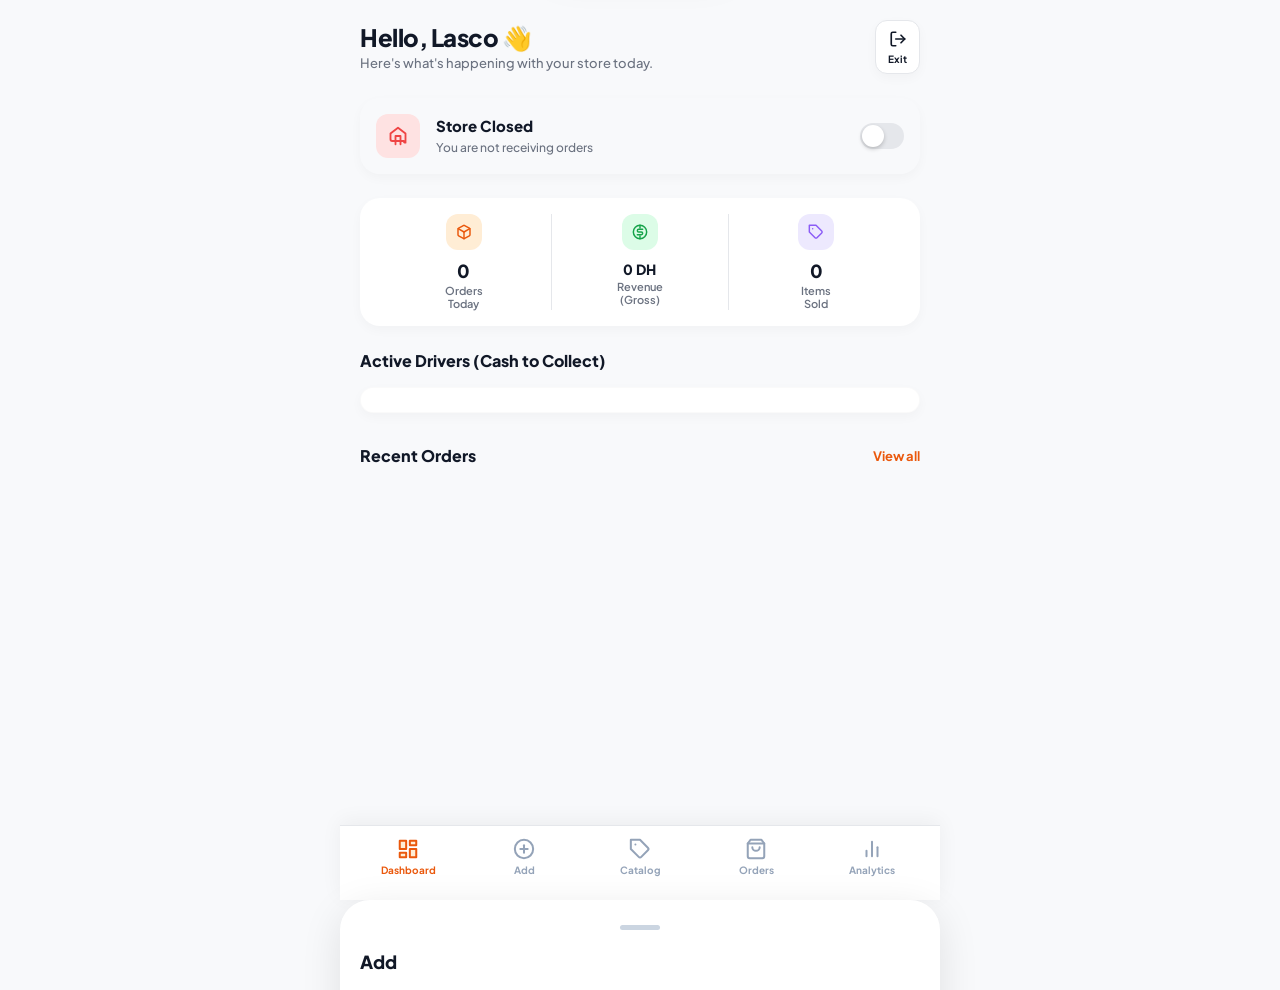
==== admin.html @ 23c3873f "Update admin.html" ====
<!DOCTYPE html>
<html lang="en">
<head>
    <meta charset="UTF-8">
    <meta name="viewport" content="width=device-width, initial-scale=1.0, maximum-scale=1.0, user-scalable=no">
    <title>Lasco Admin</title>
    <link href="https://fonts.googleapis.com/css2?family=Plus+Jakarta+Sans:wght@400;500;600;700;800&display=swap" rel="stylesheet">
    
    <style>
        /* =========================================
           VARIABLES & RESET (Admin Theme)
        ========================================= */
        :root {
            --bg-main: #F8F9FB; --surface: #FFFFFF;
            --primary: #EA580C; --primary-light: #FFEDD5;
            --accent: #16A34A; --accent-light: #DCFCE7;
            --warning: #F59E0B; --warning-light: #FEF3C7;
            --danger: #EF4444; --danger-light: #FEE2E2;
            --purple: #8B5CF6; --purple-light: #EDE9FE;
            --blue: #3B82F6; --blue-light: #DBEAFE;
            --text-main: #111827; --text-muted: #6B7280;
            --border: #E5E7EB; 
            --radius-card: 20px; --radius-btn: 12px;
            --shadow-sm: 0 4px 12px rgba(0,0,0,0.03); 
            --shadow-nav: 0 -4px 20px rgba(0,0,0,0.05); 
            --shadow-modal: 0 10px 40px rgba(0,0,0,0.1);
        }

        * { box-sizing: border-box; margin: 0; padding: 0; -webkit-tap-highlight-color: transparent; }
        body { font-family: 'Plus Jakarta Sans', sans-serif; background: var(--bg-main); color: var(--text-main); padding-bottom: 90px; }
        .container { padding: 20px; max-width: 600px; margin: 0 auto; position: relative; min-height: 100vh;}
        svg { width: 20px; height: 20px; fill: none; stroke: currentColor; stroke-width: 2.2; stroke-linecap: round; stroke-linejoin: round; }
        button { font-family: inherit; cursor: pointer; outline: none; border: none; background: none; }
        input, select, textarea { font-family: inherit; }

        /* SPA VIEWS */
        .app-view { display: none; animation: fadeIn 0.3s ease; }
        .app-view.active { display: block; }
        @keyframes fadeIn { from { opacity: 0; transform: translateY(8px); } to { opacity: 1; transform: translateY(0); } }

        /* HEADERS */
        .header-top { display: flex; justify-content: space-between; align-items: center; margin-bottom: 24px; }
        .header-top h1 { font-size: 24px; font-weight: 800; color: var(--text-main); line-height: 1.2; letter-spacing: -0.5px;}
        .header-top p { font-size: 13px; color: var(--text-muted); font-weight: 500; margin-top: 4px; }
        .btn-exit { display: flex; flex-direction: column; align-items: center; justify-content: center; gap: 4px; background: var(--surface); padding: 8px 12px; border-radius: 12px; border: 1px solid var(--border); box-shadow: var(--shadow-sm); color: var(--text-main); font-size: 10px; font-weight: 700; cursor: pointer;}
        .icon-btn { width: 44px; height: 44px; background: var(--surface); border-radius: var(--radius-btn); display: flex; align-items: center; justify-content: center; box-shadow: var(--shadow-sm); border: 1px solid var(--border); color: var(--text-main); cursor: pointer;}
        .section-title { font-size: 16px; font-weight: 800; margin-bottom: 16px; display: flex; justify-content: space-between; align-items: center; }
        .section-link { font-size: 13px; color: var(--primary); font-weight: 700; text-decoration: none; cursor: pointer; }

        /* CARDS & TOGGLES */
        .card { background: var(--surface); border-radius: var(--radius-card); padding: 16px; box-shadow: var(--shadow-sm); margin-bottom: 16px; border: 1px solid rgba(0,0,0,0.02);}
        
        .toggle-wrapper { display: flex; justify-content: space-between; align-items: center; padding: 0; background: transparent; border: none; margin-bottom: 0; width: 100%;}
        .switch { position: relative; display: inline-block; width: 44px; height: 26px; flex-shrink: 0;}
        .switch input { opacity: 0; width: 0; height: 0; }
        .slider { position: absolute; cursor: pointer; top: 0; left: 0; right: 0; bottom: 0; background-color: var(--border); transition: .3s; border-radius: 34px; }
        .slider:before { position: absolute; content: ""; height: 22px; width: 22px; left: 2px; bottom: 2px; background-color: white; transition: .3s; border-radius: 50%; box-shadow: 0 2px 4px rgba(0,0,0,0.2); }
        input:checked + .slider { background-color: var(--accent); }
        input:checked + .slider:before { transform: translateX(18px); }

        /* DASHBOARD STATS */
        .dash-stats-row { display: flex; justify-content: space-between; background: var(--surface); border-radius: var(--radius-card); padding: 16px; margin-bottom: 24px; box-shadow: var(--shadow-sm); }
        .dash-stat-col { flex: 1; text-align: center; border-right: 1px solid var(--border); display: flex; flex-direction: column; align-items: center; justify-content: flex-start; }
        .dash-stat-col:last-child { border-right: none; }
        .dash-stat-icon { width: 36px; height: 36px; border-radius: 12px; display: flex; align-items: center; justify-content: center; margin-bottom: 12px; }
        .dash-stat-val { font-size: 18px; font-weight: 800; color: var(--text-main); line-height: 1; margin-bottom: 4px; }
        .dash-stat-label { font-size: 11px; color: var(--text-muted); font-weight: 600; line-height: 1.2; }

        /* DRIVER BALANCES */
        .driver-row { display: flex; justify-content: space-between; align-items: center; padding: 12px 0; border-bottom: 1px solid var(--bg-main); }
        .driver-row:last-child { border-bottom: none; padding-bottom: 0;}
        .d-info h4 { font-size: 14px; font-weight: 800; color: var(--text-main); text-transform: capitalize; margin-bottom: 2px;}
        .d-info p { font-size: 12px; color: var(--text-muted); font-weight: 500; }
        .d-debt { font-size: 15px; font-weight: 800; color: var(--primary); }

        /* ORDERS LISTS */
        .order-card { padding: 16px; border: 1px solid var(--border); cursor: pointer; transition: 0.2s; background: var(--surface); border-radius: var(--radius-card); margin-bottom: 12px; box-shadow: var(--shadow-sm); }
        .order-card:active { transform: scale(0.98); }
        .order-header { display: flex; justify-content: space-between; align-items: flex-start; margin-bottom: 16px;}
        .o-id { font-size: 15px; font-weight: 800; color: var(--text-main);}
        .o-date { font-size: 11px; color: var(--text-muted); margin-top: 4px; font-weight: 500;}
        .o-client { font-size: 13px; font-weight: 600; display: flex; align-items: center; gap: 8px; margin-bottom: 4px; color: var(--text-main);}
        .o-items { font-size: 12px; color: var(--text-muted); font-weight: 500;}
        .o-price { font-size: 16px; font-weight: 800; color: var(--text-main); text-align: right; }
        
        .badge { padding: 6px 10px; border-radius: 8px; font-size: 9px; font-weight: 800; text-transform: uppercase; letter-spacing: 0.5px; }
        .b-pending { background: var(--warning-light); color: var(--warning); }
        .b-processing { background: var(--blue-light); color: var(--blue); }
        .b-transit { background: var(--primary-light); color: var(--primary); }
        .b-delivered { background: var(--accent-light); color: var(--accent); }
        .b-cancelled { background: var(--danger-light); color: var(--danger); }

        /* TABS SCROLL */
        .tabs-scroll { display: flex; gap: 8px; overflow-x: auto; scrollbar-width: none; margin: 0 -20px 20px; padding: 0 20px; position: relative; z-index: 10; }
        .tabs-scroll::-webkit-scrollbar { display: none; }
        .tab-pill { padding: 8px 16px; border-radius: 50px; font-size: 13px; font-weight: 600; color: var(--text-muted); background: var(--surface); border: 1px solid var(--border); white-space: nowrap; cursor: pointer; transition: 0.2s;}
        .tab-pill.active { background: var(--primary); color: white; border-color: var(--primary); }

        /* CATALOG TOGGLE */
        .cat-toggle-wrapper { background: var(--surface); border-radius: 50px; padding: 4px; display: flex; box-shadow: var(--shadow-sm); border: 1px solid var(--border); margin-bottom: 20px;}
        .cat-toggle-btn { flex: 1; padding: 10px; font-size: 13px; font-weight: 700; color: var(--text-muted); border-radius: 50px; transition: 0.3s; text-align: center; display: flex; justify-content: center; align-items: center; gap: 6px; cursor: pointer;}
        .cat-toggle-btn.active { background: var(--primary); color: white; }
        
        /* HORIZONTAL LIST CATALOG */
        .catalog-list { display: flex; flex-direction: column; gap: 8px; margin-top: 8px;}
        .cat-list-item { display: flex; align-items: center; gap: 12px; padding: 10px; border: 1px solid var(--border); border-radius: 16px; background: var(--surface); box-shadow: 0 2px 8px rgba(0,0,0,0.02);}
        .cat-list-img { width: 56px; height: 56px; border-radius: 12px; background: var(--bg-main); display: flex; align-items: center; justify-content: center; font-size: 20px; font-weight: 800; color: var(--text-muted); overflow: hidden; flex-shrink: 0;}
        .cat-list-img img { width: 100%; height: 100%; object-fit: cover; mix-blend-mode: multiply;}
        .cat-list-info { flex: 1; overflow: hidden; }
        .cat-list-info h4 { font-size: 15px; font-weight: 800; color: var(--text-main); margin-bottom: 2px; white-space: nowrap; overflow: hidden; text-overflow: ellipsis;}
        .cat-list-actions { display: flex; gap: 8px; align-items: center;}
        .btn-action { width: 34px; height: 34px; border-radius: 10px; display: flex; align-items: center; justify-content: center; border: none; cursor: pointer; transition: 0.2s; flex-shrink: 0;}
        .btn-action:active { transform: scale(0.9); }
        .btn-action.edit { background: var(--primary-light); color: var(--primary); }
        .btn-action.del { background: var(--danger-light); color: var(--danger); }

        /* ANALYTICS VIEW */
        .analytics-hero { background: var(--surface); border-radius: 24px; padding: 24px; margin-bottom: 24px; border: 1px solid var(--border); box-shadow: var(--shadow-sm); display: flex; flex-direction: column; gap: 12px;}
        .hero-title { font-size: 13px; color: var(--text-muted); font-weight: 600; display: flex; align-items: center; gap: 8px;}
        .hero-val { font-size: 36px; font-weight: 800; color: var(--text-main); letter-spacing: -1px;}
        .hero-profit { background: var(--accent-light); color: var(--accent); padding: 10px 16px; border-radius: 12px; font-size: 14px; font-weight: 800; display: inline-flex; align-items: center; gap: 8px; align-self: flex-start;}
        
        .analytics-grid { display: grid; grid-template-columns: repeat(3, 1fr); gap: 12px; margin-bottom: 24px;}
        .metric-card { background: var(--surface); border-radius: 16px; padding: 16px; border: 1px solid var(--border); box-shadow: var(--shadow-sm); text-align: center; display: flex; flex-direction: column; align-items: center;}
        .mc-icon { width: 36px; height: 36px; border-radius: 10px; display: flex; align-items:center; justify-content: center; margin-bottom: 12px;}
        .mc-val { font-size: 20px; font-weight: 800; color: var(--text-main); margin-bottom: 4px; line-height: 1;}
        .mc-title { font-size: 11px; color: var(--text-muted); font-weight: 600; }
        
        .compare-row { background: var(--surface); border-radius: 16px; padding: 16px 20px; display: flex; justify-content: space-between; align-items: center; border: 1px solid var(--border); box-shadow: var(--shadow-sm); margin-bottom: 12px;}
        .compare-label { font-size: 14px; font-weight: 700; color: var(--text-main); display: flex; align-items: center; gap: 12px;}
        .compare-val { font-size: 16px; font-weight: 800; color: var(--text-main); }

        /* WIZARD (SAAS STYLE) */
        .wizard-header-top { display: flex; justify-content: space-between; align-items: center; margin-bottom: 24px; }
        .stepper-container { display: flex; align-items: center; justify-content: center; gap: 12px; margin-bottom: 32px; }
        .step-pill { font-size: 12px; font-weight: 800; color: var(--text-muted); display: flex; align-items: center; gap: 6px;}
        .step-pill.active { color: var(--primary); }
        .step-dots { display: flex; gap: 6px; }
        .s-dot { width: 20px; height: 4px; border-radius: 4px; background: var(--border); }
        .s-dot.active { background: var(--primary); }

        .wizard-box { margin-bottom: 30px; }
        .wizard-step { display: none; animation: fadeIn 0.3s; }
        .wizard-step.active { display: block; }
        
        .photo-grid { display: grid; grid-template-columns: 1fr 1fr; gap: 12px; margin-bottom: 8px; }
        .upload-card { border: 1.5px dashed var(--border); border-radius: 16px; padding: 20px 12px; text-align: center; cursor: pointer; transition: 0.2s; display: flex; flex-direction: column; align-items: center; gap: 8px; background: var(--surface); }
        .upload-card:hover { border-color: var(--primary); background: var(--primary-light); }
        .upload-icon { width: 36px; height: 36px; border-radius: 10px; background: var(--primary-light); display: flex; align-items: center; justify-content: center; color: var(--primary); }
        .upload-card h5 { font-size: 13px; font-weight: 800; color: var(--text-main); }
        .upload-card p { font-size: 10px; color: var(--text-muted); line-height: 1.4; }
        
        .type-grid { display: grid; grid-template-columns: 1fr 1fr; gap: 12px; margin-bottom: 24px; }
        .type-card { border: 2px solid var(--border); border-radius: 16px; padding: 16px; display: flex; flex-direction: column; align-items: center; justify-content: center; gap: 8px; cursor: pointer; transition: 0.2s; background: var(--surface); text-align: center; position: relative;}
        .type-icon { width: 44px; height: 44px; display: flex; align-items: center; justify-content: center; color: var(--text-muted); }
        .type-card h5 { font-size: 15px; font-weight: 800; color: var(--text-main); }
        .radio-dot { position: absolute; top: 12px; right: 12px; width: 18px; height: 18px; border-radius: 50%; border: 2px solid var(--border); display: flex; align-items: center; justify-content: center; background: white;}
        
        /* Resto (Orange) vs Grocery (Green) Styling */
        .type-card.tc-resto.active { border-color: var(--primary); background: var(--primary-light); }
        .type-card.tc-resto.active .type-icon { color: var(--primary); }
        .type-card.tc-resto.active .radio-dot { border-color: var(--primary); background: var(--primary); }
        .type-card.tc-resto.active .radio-dot::after { content: ''; width: 6px; height: 6px; border-radius: 50%; background: white; }

        .type-card.tc-grocery.active { border-color: var(--accent); background: var(--accent-light); }
        .type-card.tc-grocery.active .type-icon { color: var(--accent); }
        .type-card.tc-grocery.active .radio-dot { border-color: var(--accent); background: var(--accent); }
        .type-card.tc-grocery.active .radio-dot::after { content: ''; width: 6px; height: 6px; border-radius: 50%; background: white; }

        .form-group { margin-bottom: 20px; }
        .form-group label { display: flex; align-items: center; gap: 6px; font-size: 13px; font-weight: 800; color: var(--text-main); margin-bottom: 8px; }
        .form-control { width: 100%; padding: 14px 16px; border: 1px solid var(--border); border-radius: var(--radius-btn); background: var(--surface); outline: none; font-size: 14px; font-weight: 500; transition: 0.2s; color: var(--text-main); }
        .form-control:focus { border-color: var(--primary); box-shadow: 0 0 0 3px var(--primary-light); }
        .input-with-action { display: flex; gap: 10px; }
        .btn-plus-field { width: 48px; height: 48px; background: var(--surface); border: 1px solid var(--border); border-radius: var(--radius-btn); display: flex; align-items: center; justify-content: center; color: var(--text-main); cursor: pointer; flex-shrink: 0; font-size: 20px; font-weight: 400;}
        .help-text { font-size: 11px; color: var(--text-muted); margin-top: 6px; display: block; }
        
        .btn { width: 100%; padding: 16px; border-radius: var(--radius-btn); font-size: 15px; font-weight: 800; transition: 0.2s; display: flex; justify-content: center; align-items: center; gap: 8px; cursor: pointer; border: none; }
        .btn:disabled { opacity: 0.5; cursor: not-allowed; }
        .btn-primary { background: var(--primary); color: white; }
        .btn-success { background: var(--accent); color: white; }
        .btn-warning { background: var(--warning); color: white; }
        .btn-info { background: #3B82F6; color: white; }
        .btn-danger-outline { background: transparent; color: var(--danger); border: 1px solid var(--danger-light); }
        .btn-outline { background: var(--surface); color: var(--text-main); border: 1px solid var(--border); }
        
        .wizard-footer { display: flex; gap: 12px; align-items: center; margin-top: 32px;}
        .wizard-footer .btn-outline { width: 30%; }
        .wizard-footer .btn-primary { width: 70%; }

        .toggle-card-config { background: var(--surface); border-radius: 16px; border: 1px solid var(--border); padding: 16px; margin-bottom: 12px; box-shadow: var(--shadow-sm); }
        .config-panel { display: none; margin-top: 16px; padding-top: 16px; border-top: 1px dashed var(--border); animation: fadeIn 0.3s ease; }
        .list-row { display: flex; align-items: center; justify-content: space-between; padding: 12px; border: 1px solid var(--border); border-radius: var(--radius-btn); margin-bottom: 8px; background: var(--bg-main);}
        .list-info h5 { font-size: 14px; font-weight: 700; color: var(--text-main); }
        .list-info p { font-size: 12px; color: var(--text-muted); margin-top: 2px; }

        /* ORDER DETAILS */
        .detail-header { display: flex; align-items: center; gap: 16px; margin-bottom: 24px; }
        .back-btn { width: 40px; height: 40px; display: flex; align-items: center; justify-content: center; background: var(--surface); border-radius: 50%; box-shadow: var(--shadow-sm); cursor: pointer; flex-shrink: 0;}
        .info-list { padding: 8px 16px; margin-bottom: 24px;}
        .info-row { display: flex; justify-content: space-between; padding: 12px 0; border-bottom: 1px solid var(--border); font-size: 13px; }
        .info-row:last-child { border-bottom: none; }
        .info-label { color: var(--text-muted); display: flex; align-items: center; gap: 8px; }
        .info-val { font-weight: 600; text-align: right; }
        
        .item-row { display: flex; gap: 12px; padding: 12px 0; border-bottom: 1px solid var(--border); }
        .item-row:last-child { border-bottom: none; padding-bottom: 0;}
        .item-img { width: 48px; height: 48px; background: var(--bg-main); border-radius: 8px; display: flex; align-items: center; justify-content: center; overflow: hidden; padding: 2px;}
        .item-img img { width: 100%; height: 100%; object-fit: cover; mix-blend-mode: multiply;}
        .item-details { flex: 1; }
        .item-name { font-size: 13px; font-weight: 700; margin-bottom: 4px; }
        .item-meta { font-size: 12px; color: var(--text-muted); }
        .item-price { font-size: 13px; font-weight: 700; text-align: right; }
        
        .summary-box { background: var(--surface); border-radius: var(--radius-btn); padding: 16px; margin-top: 24px; border: 1px solid var(--border); }
        .summary-row { display: flex; justify-content: space-between; font-size: 13px; margin-bottom: 12px; color: var(--text-muted); font-weight: 500; }
        .summary-row.total { font-size: 16px; font-weight: 800; color: var(--primary); margin-bottom: 0; padding-top: 12px; border-top: 1px dashed var(--border); }
        .action-stack { display: flex; flex-direction: column; gap: 12px; margin-top: 32px; }

        /* BOTTOM NAV */
        .bottom-nav { position: fixed; bottom: 0; left: 0; right: 0; background: var(--surface); border-top: 1px solid var(--border); display: flex; justify-content: space-around; padding: 12px 10px 24px; z-index: 100; box-shadow: var(--shadow-nav); max-width: 600px; margin: 0 auto; }
        .nav-item { display: flex; flex-direction: column; align-items: center; gap: 4px; color: #94A3B8; font-size: 10px; font-weight: 700; cursor: pointer; transition: 0.2s; width: 20%; }
        .nav-item.active { color: var(--primary); }
        .nav-item svg { width: 22px; height: 22px; stroke-width: 2.2; }
        .nav-item.active svg { fill: var(--primary-light); }
        
        /* Modals & Toasts */
        .overlay { position: fixed; inset: 0; background: rgba(15, 23, 42, 0.4); backdrop-filter: blur(4px); z-index: 1000; opacity: 0; pointer-events: none; transition: 0.3s; display: flex; align-items: center; justify-content: center; padding: 20px; }
        .overlay.active { opacity: 1; pointer-events: auto; }
        .modal { background: var(--surface); width: 100%; max-width: 340px; border-radius: 24px; padding: 24px; box-shadow: var(--shadow-modal); transform: scale(0.95); transition: 0.3s; text-align: center; display: none;}
        .overlay.active .modal { display: block; transform: scale(1); }
        .bottom-sheet { position: fixed; bottom: 0; left: 0; right: 0; background: white; border-radius: 30px 30px 0 0; padding: 25px 20px 40px; z-index: 1001; transform: translateY(100%); transition: 0.4s cubic-bezier(0.175, 0.885, 0.32, 1); max-width: 600px; margin: 0 auto; box-shadow: var(--shadow-modal);}
        .bottom-sheet.active { transform: translateY(0); }
        .sheet-handle { width: 40px; height: 5px; background: #CBD5E1; border-radius: 10px; margin: 0 auto 20px; }
        .toast { position: fixed; top: 20px; left: 50%; transform: translateX(-50%) translateY(-100px); background: var(--text-main); color: white; padding: 12px 24px; border-radius: 50px; font-size: 13px; font-weight: 600; display: flex; align-items: center; gap: 8px; box-shadow: var(--shadow-modal); z-index: 1100; transition: 0.4s cubic-bezier(0.175, 0.885, 0.32, 1.275); }
        .toast.show { transform: translateX(-50%) translateY(0); }
    </style>
</head>
<body>

    <div id="view-dashboard" class="app-view active container">
        <div class="header-top">
            <div>
                <h1>Hello, Lasco 👋</h1>
                <p>Here's what's happening with your store today.</p>
            </div>
            <div class="btn-exit" onclick="showToast('Login system ready in next update!')">
                <svg viewBox="0 0 24 24" style="width:18px;"><path d="M9 21H5a2 2 0 0 1-2-2V5a2 2 0 0 1 2-2h4"></path><polyline points="16 17 21 12 16 7"></polyline><line x1="21" y1="12" x2="9" y2="12"></line></svg>
                Exit
            </div>
        </div>

        <div class="card toggle-wrapper" style="padding: 16px; margin-bottom: 24px;">
            <div style="display:flex; align-items:center; gap:16px;">
                <div id="statusIconBox" style="width: 44px; height: 44px; border-radius: 12px; background: var(--danger-light); color: var(--danger); display: flex; align-items: center; justify-content: center; transition: 0.3s;">
                    <svg viewBox="0 0 24 24"><path d="M3 9l9-7 9 7v11a2 2 0 0 1-2-2H5a2 2 0 0 1-2-2z"></path><polyline points="9 22 9 12 15 12 15 22"></polyline></svg>
                </div>
                <div>
                    <span id="statusTextMain" style="display:block; font-size:15px; font-weight:800; color:var(--text-main);">Store Closed</span>
                    <span id="statusTextSub" style="font-size:12px; font-weight: 500; color:var(--text-muted);">You are not receiving orders</span>
                </div>
            </div>
            <label class="switch"><input type="checkbox" id="storeStatusToggle" onchange="toggleStoreStatus(this.checked)"><span class="slider"></span></label>
        </div>

        <div class="dash-stats-row">
            <div class="dash-stat-col">
                <div class="dash-stat-icon" style="background:#FFEDD5; color:#EA580C;"><svg viewBox="0 0 24 24" style="width:16px;"><path d="M21 16V8a2 2 0 0 0-1-1.73l-7-4a2 2 0 0 0-2 0l-7 4A2 2 0 0 0 3 8v8a2 2 0 0 0 1 1.73l7 4a2 2 0 0 0 2 0l7-4A2 2 0 0 0 21 16z"></path><polyline points="3.27 6.96 12 12.01 20.73 6.96"></polyline><line x1="12" y1="22.08" x2="12" y2="12"></line></svg></div>
                <div class="dash-stat-val" id="dashStatOrders">0</div>
                <div class="dash-stat-label">Orders<br>Today</div>
            </div>
            <div class="dash-stat-col">
                <div class="dash-stat-icon" style="background:#DCFCE7; color:#16A34A;"><svg viewBox="0 0 24 24" style="width:16px;"><circle cx="12" cy="12" r="10"></circle><path d="M16 8h-6a2 2 0 1 0 0 4h4a2 2 0 1 1 0 4H8"></path><line x1="12" y1="18" x2="12" y2="22"></line><line x1="12" y1="2" x2="12" y2="6"></line></svg></div>
                <div class="dash-stat-val" id="dashStatRevenue" style="font-size:14px;">0 DH</div>
                <div class="dash-stat-label">Revenue<br>(Gross)</div>
            </div>
            <div class="dash-stat-col">
                <div class="dash-stat-icon" style="background:#EDE9FE; color:#8B5CF6;"><svg viewBox="0 0 24 24" style="width:16px;"><path d="M20.59 13.41l-7.17 7.17a2 2 0 0 1-2.83 0L2 12V2h10l8.59 8.59a2 2 0 0 1 0 2.82z"></path><line x1="7" y1="7" x2="7.01" y2="7"></line></svg></div>
                <div class="dash-stat-val" id="dashStatItems">0</div>
                <div class="dash-stat-label">Items<br>Sold</div>
            </div>
        </div>

        <div class="section-title">
            Active Drivers (Cash to Collect)
        </div>
        <div class="card" id="dashDriversContainer" style="padding: 12px 16px;">
            </div>

        <div class="section-title" style="margin-top: 32px;">
            Recent Orders
            <span class="section-link" onclick="switchTab('commandes')">View all</span>
        </div>
        <div id="dashRecentOrdersContainer"></div>

    </div>

    <div id="view-commandes" class="app-view container">
        <div class="header-top">
            <h1 style="font-size: 24px; font-weight: 800; letter-spacing: -0.5px;">Orders</h1>
        </div>
        
        <div class="tabs-scroll">
            <div class="tab-pill active" onclick="filterOrdersList('All', this)">All</div>
            <div class="tab-pill" onclick="filterOrdersList('Pending', this)">Pending</div>
            <div class="tab-pill" onclick="filterOrdersList('Preparing', this)">Preparing</div>
            <div class="tab-pill" onclick="filterOrdersList('Out for Delivery', this)">In Transit</div>
            <div class="tab-pill" onclick="filterOrdersList('Delivered', this)">Delivered</div>
        </div>
        <div id="adminOrderListContainer"></div>
    </div>

    <div id="view-order-detail" class="app-view container">
        <div class="detail-header">
            <div class="back-btn" onclick="switchTab('commandes')"><svg viewBox="0 0 24 24"><polyline points="15 18 9 12 15 6"></polyline></svg></div>
            <div style="flex:1; display: flex; justify-content: space-between; align-items: center;">
                <h1 style="font-size: 20px; font-weight: 800;" id="det-id">#ID</h1>
                <div class="badge" id="det-badge">STATUS</div>
            </div>
        </div>
        <p style="font-size: 13px; color: var(--text-muted); margin-bottom: 20px; font-weight: 500;" id="det-date">Date</p>
        <div class="card info-list">
            <div class="info-row"><div class="info-label"><svg viewBox="0 0 24 24"><path d="M20 21v-2a4 4 0 0 0-4-4H8a4 4 0 0 0-4 4v2"></path><circle cx="12" cy="7" r="4"></circle></svg> Customer</div><div class="info-val" id="det-client">-</div></div>
            <div class="info-row"><div class="info-label"><svg viewBox="0 0 24 24"><path d="M22 16.92v3a2 2 0 0 1-2.18 2 19.79 19.79 0 0 1-8.63-3.07 19.5 19.5 0 0 1-6-6 19.79 19.79 0 0 1-3.07-8.67A2 2 0 0 1 4.11 2h3a2 2 0 0 1 2 1.72 12.84 12.84 0 0 0 .7 2.81 2 2 0 0 1-.45 2.11L8.09 9.91a16 16 0 0 0 6 6l1.27-1.27a2 2 0 0 1 2.11-.45 12.84 12.84 0 0 0 2.81.7A2 2 0 0 1 22 16.92z"></path></svg> Phone</div><div class="info-val" id="det-phone">Not provided</div></div>
            <div class="info-row"><div class="info-label"><svg viewBox="0 0 24 24"><path d="M21 10c0 7-9 13-9 13s-9-6-9-13a9 9 0 0 1 18 0z"></path><circle cx="12" cy="10" r="3"></circle></svg> Address</div><div class="info-val" id="det-neighborhood">-</div></div>
            <div class="info-row"><div class="info-label"><svg viewBox="0 0 24 24"><rect x="1" y="4" width="22" height="16" rx="2" ry="2"></rect><line x1="1" y1="10" x2="23" y2="10"></line></svg> Payment</div><div class="info-val">Cash on Delivery</div></div>
        </div>
        <div class="card"><h3 style="font-size: 14px; margin-bottom: 12px;" id="det-items-count">Items (0)</h3><div id="det-items-list"></div></div>
        <div class="summary-box" style="background: var(--surface); border-radius: 12px; padding: 16px; margin-top: 24px; border: 1px solid var(--border);">
            <div class="summary-row" style="display: flex; justify-content: space-between; font-size: 13px; margin-bottom: 12px; color: var(--text-muted);"><span>Subtotal</span><span id="det-subtotal">0.00 DH</span></div>
            <div class="summary-row" style="display: flex; justify-content: space-between; font-size: 13px; margin-bottom: 12px; color: var(--text-muted);"><span>Delivery Fee</span><span id="det-shipping">0.00 DH</span></div>
            <div class="summary-row total" style="display: flex; justify-content: space-between; font-size: 16px; font-weight: 800; color: var(--primary); padding-top: 12px; border-top: 1px dashed var(--border);"><span>Total</span><span id="det-total">0.00 DH</span></div>
        </div>
        <div class="action-stack" id="det-actions" style="display: flex; flex-direction: column; gap: 12px; margin-top: 32px;"></div>
    </div>

    <div id="view-produits" class="app-view container">
        <div class="header-top">
            <div>
                <h1>Menu & Catalog</h1>
                <p id="prodCountText">0 items • Updated just now</p>
            </div>
        </div>

        <div class="cat-toggle-wrapper">
            <div class="cat-toggle-btn active" id="catBtnResto" onclick="setCatalogMode('Resto')">Resto (Food)</div>
            <div class="cat-toggle-btn" id="catBtnGrocery" onclick="setCatalogMode('Grocery')">Grocery</div>
        </div>

        <div class="tabs-scroll" id="catalogCategoryTabs">
            </div>

        <div id="adminProductListContainer">
            </div>
    </div>

    <div id="view-ajouter" class="app-view container" style="background: var(--surface); min-height: 100vh;">
        
        <div class="wizard-header-top">
            <div class="icon-btn" onclick="switchTab('produits')" style="width:40px; height:40px; border-radius: 50%; border:none; box-shadow:none; background: var(--bg-main);"><svg viewBox="0 0 24 24"><polyline points="15 18 9 12 15 6"></polyline></svg></div>
            <h1 style="font-size: 16px; font-weight:800;" id="wizardTitle">Add Item</h1>
            <div style="width:40px;"></div> </div>

        <div class="stepper-container">
            <div class="step-pill active" id="step-nav-1">Step 1 of 3</div>
            <div class="step-dots">
                <div class="s-dot active" id="dot-1"></div>
                <div class="s-dot" id="dot-2"></div>
                <div class="s-dot" id="dot-3"></div>
            </div>
        </div>

        <div class="wizard-box">
            
            <div id="wizard-1" class="wizard-step active">
                
                <div class="form-group">
                    <label>Photo *</label>
                    <div class="photo-grid" id="uploadBoxUI">
                        <div class="upload-card" onclick="showToast('Local image upload coming soon. Use URL for now.')">
                            <div class="upload-icon"><svg viewBox="0 0 24 24"><rect x="3" y="3" width="18" height="18" rx="2" ry="2"></rect><circle cx="8.5" cy="8.5" r="1.5"></circle><polyline points="21 15 16 10 5 21"></polyline></svg></div>
                            <h5 style="color:var(--primary);">Upload Photo</h5>
                            <p>Drag & drop or click</p>
                        </div>
                        <div class="upload-card" style="border-style: solid; border-color: #E2E8F0; background: #F8FAFC;" onclick="document.getElementById('pImg').focus()">
                            <div class="upload-icon" style="background: white; color: var(--accent);"><svg viewBox="0 0 24 24"><path d="M10 13a5 5 0 0 0 7.54.54l3-3a5 5 0 0 0-7.07-7.07l-1.72 1.71"></path><path d="M14 11a5 5 0 0 0-7.54-.54l-3 3a5 5 0 0 0 7.07 7.07l1.71-1.71"></path></svg></div>
                            <h5 style="color:var(--accent);">Paste Image URL</h5>
                            <p>Add image from link</p>
                        </div>
                    </div>
                    
                    <div style="display:flex; align-items:center; background:var(--bg-main); border:1px solid var(--border); border-radius:12px; padding:0 12px; margin-bottom:8px;">
                        <svg style="width:16px; color:var(--text-muted);"><path d="M10 13a5 5 0 0 0 7.54.54l3-3a5 5 0 0 0-7.07-7.07l-1.72 1.71"></path><path d="M14 11a5 5 0 0 0-7.54-.54l-3 3a5 5 0 0 0 7.07 7.07l1.71-1.71"></path></svg>
                        <input type="text" id="pImg" placeholder="https://example.com/image.jpg" style="border:none; box-shadow:none; padding:12px; width:100%; background:transparent; outline:none; font-size: 13px;" oninput="previewWizardImg(); validateStep1();">
                    </div>
                    <span class="help-text" style="margin-bottom:24px;">Recommended: 1000x800px (5:4 ratio) · JPG, PNG transparent</span>
                    
                    <img id="previewImg" style="width: 100%; max-width: 200px; aspect-ratio: 5/4; border-radius: 12px; object-fit: contain; margin-bottom: 24px; display: none; border: 1px solid var(--border); background: var(--bg-main);" src="">
                </div>

                <div class="form-group">
                    <label>Item Name *</label>
                    <input type="text" id="pName" class="form-control" placeholder="Ex: Double Meat Tacos" oninput="validateStep1()">
                </div>

                <div class="form-group" style="margin-bottom: 32px;">
                    <label>Short Subtitle <span style="color:var(--text-muted); font-weight:500;">(optional)</span></label>
                    <input type="text" id="pSubtitle" class="form-control" placeholder="Ex: Spicy · Cheese · Bestseller" maxlength="80">
                </div>

                <div class="form-group">
                    <label>Product Type *</label>
                    <div class="type-grid">
                        <div class="type-card tc-resto active" id="typeCardResto" onclick="selectProductType('Resto')">
                            <div class="type-icon"><svg viewBox="0 0 24 24" style="width:28px; height:28px;"><path d="M17.66 11.2C17.43 10.9 17.15 10.64 16.89 10.38C16.22 9.78 15.46 9.35 14.82 8.72C13.33 7.26 13.07 4.8 14.56 3.11C14.72 2.93 14.57 2.66 14.33 2.7C13.25 2.89 12.06 3.46 11.23 4.29C9.17 6.36 9.07 9.87 10.73 12.06C10.87 12.24 10.64 12.47 10.45 12.33C9.4 11.59 8.87 10.23 9.04 8.93C9.07 8.68 8.77 8.52 8.6 8.7C7.45 9.84 6.75 11.55 7.03 13.33C7.4 15.65 9.02 17.5 11.24 18.23C13.56 18.99 16.27 18.35 17.84 16.39C19.11 14.81 18.9 12.63 17.66 11.2Z"></path></svg></div>
                            <h5>Resto</h5>
                            <div class="radio-dot"></div>
                        </div>
                        <div class="type-card tc-grocery" id="typeCardGrocery" onclick="selectProductType('Grocery')">
                            <div class="type-icon"><svg viewBox="0 0 24 24" style="width:28px; height:28px;"><circle cx="9" cy="21" r="1"></circle><circle cx="20" cy="21" r="1"></circle><path d="M1 1h4l2.68 13.39a2 2 0 0 0 2 1.61h9.72a2 2 0 0 0 2-1.61L23 6H6"></path></svg></div>
                            <h5>Grocery</h5>
                            <div class="radio-dot"></div>
                        </div>
                    </div>
                </div>

                <div class="form-group">
                    <label>Category *</label>
                    <div class="input-with-action">
                        <select id="pCat" class="form-control" onchange="loadSubCats(); validateStep1();" style="color:var(--text-muted);">
                            <option value="">Select category</option>
                        </select>
                        <div class="btn-plus-field" onclick="openAddCategoryModal('main')">+</div>
                    </div>
                </div>

                <div class="form-group">
                    <label>Subcategory</label>
                    <div class="input-with-action">
                        <select id="pSubCat" class="form-control" style="color:var(--text-muted);">
                            <option value="">Select subcategory</option>
                        </select>
                        <div class="btn-plus-field" onclick="openAddCategoryModal('sub')">+</div>
                    </div>
                </div>

                <div class="wizard-footer">
                    <button class="btn btn-outline" onclick="switchTab('produits')">Cancel</button>
                    <button class="btn btn-primary" id="btnNext1" onclick="goToStep(2)" disabled>Continue <svg viewBox="0 0 24 24" style="width:18px;"><line x1="5" y1="12" x2="19" y2="12"></line><polyline points="12 5 19 12 12 19"></polyline></svg></button>
                </div>
            </div>

            <div id="wizard-2" class="wizard-step">
                <div class="photo-grid">
                    <div class="form-group">
                        <label>Selling Price (DH) *</label>
                        <input type="number" id="pSell" class="form-control" placeholder="Ex: 45" oninput="validateStep2()">
                    </div>
                    <div class="form-group">
                        <label>Cost Price (DH)</label>
                        <input type="number" id="pCost" class="form-control" placeholder="For profit tracking">
                    </div>
                </div>

                <div class="toggle-card-config">
                    <div class="toggle-wrapper">
                        <div>
                            <span style="display:block; font-size:14px; font-weight:800;">Size Variations</span>
                            <span style="font-size:11px; color:var(--text-muted);">Overrides base price</span>
                        </div>
                        <label class="switch"><input type="checkbox" id="tglSize" onchange="document.getElementById('cfgSize').style.display = this.checked ? 'block' : 'none'"><span class="slider"></span></label>
                    </div>
                    <div class="config-panel" id="cfgSize">
                        <input type="text" id="inpSizeName" class="form-control" placeholder="Size Name (e.g. Large)" style="margin-bottom:8px;">
                        <div style="display:flex; gap:8px;">
                            <input type="number" id="inpSizeSell" class="form-control" placeholder="Sell (DH)">
                            <input type="number" id="inpSizeCost" class="form-control" placeholder="Cost (DH)">
                            <button class="btn-outline" style="width:auto; padding:0 20px; font-size:13px; border-radius:12px;" onclick="addSize()">Add</button>
                        </div>
                        <div style="margin-top: 16px;" id="listSizes"></div>
                    </div>
                </div>

                <div class="toggle-card-config">
                    <div class="toggle-wrapper">
                        <div>
                            <span style="display:block; font-size:14px; font-weight:800;">Extras (Add-ons)</span>
                            <span style="font-size:11px; color:var(--text-muted);">Paid additional options (+ DH)</span>
                        </div>
                        <label class="switch"><input type="checkbox" id="tglExtra" onchange="document.getElementById('cfgExtra').style.display = this.checked ? 'block' : 'none'"><span class="slider"></span></label>
                    </div>
                    <div class="config-panel" id="cfgExtra">
                        <input type="text" id="inpExtraName" class="form-control" placeholder="E.g. Extra Cheese" style="margin-bottom:8px;">
                        <div style="display:flex; gap:8px;">
                            <input type="number" id="inpExtraSell" class="form-control" placeholder="Sell (DH)">
                            <input type="number" id="inpExtraCost" class="form-control" placeholder="Cost (DH)">
                            <button class="btn-outline" style="width:auto; padding:0 20px; font-size:13px; border-radius:12px;" onclick="addExtra()">Add</button>
                        </div>
                        <div style="margin-top: 16px;" id="listExtras"></div>
                    </div>
                </div>

                <div class="toggle-card-config">
                    <div class="toggle-wrapper">
                        <div>
                            <span style="display:block; font-size:14px; font-weight:800;">Free Additions / Sauces</span>
                            <span style="font-size:11px; color:var(--text-muted);">Client can select freely</span>
                        </div>
                        <label class="switch"><input type="checkbox" id="tglSauce" onchange="document.getElementById('cfgSauce').style.display = this.checked ? 'block' : 'none'"><span class="slider"></span></label>
                    </div>
                    <div class="config-panel" id="cfgSauce">
                        <div style="display:flex; gap:8px;">
                            <input type="text" id="inpSauce" class="form-control" placeholder="Ex: Ketchup">
                            <button class="btn-outline" style="width:auto; padding:0 20px; font-size:13px; border-radius:12px;" onclick="addSauce()">Add</button>
                        </div>
                        <div style="display: flex; flex-wrap: wrap; gap: 8px; margin-top: 16px;" id="listSauces"></div>
                    </div>
                </div>

                <div class="wizard-footer">
                    <button class="btn btn-outline" onclick="goToStep(1)">Back</button>
                    <button class="btn btn-primary" id="btnNext2" onclick="goToStep(3)" disabled>Continue <svg viewBox="0 0 24 24" style="width:18px;"><line x1="5" y1="12" x2="19" y2="12"></line><polyline points="12 5 19 12 12 19"></polyline></svg></button>
                </div>
            </div>

            <div id="wizard-3" class="wizard-step">
                <div class="toggle-card-config">
                    <div class="toggle-wrapper">
                        <div>
                            <span style="display:block; font-size:14px; font-weight:800;">Top Ventes (Vedette)</span>
                            <span style="font-size:11px; color:var(--text-muted);">Display in featured section</span>
                        </div>
                        <label class="switch"><input type="checkbox" id="tglFeatured"><span class="slider"></span></label>
                    </div>
                </div>

                <div class="toggle-card-config">
                    <div class="toggle-wrapper">
                        <div>
                            <span style="display:block; font-size:14px; font-weight:800;">Discount Promo</span>
                            <span style="font-size:11px; color:var(--text-muted);">Apply a special offer</span>
                        </div>
                        <label class="switch"><input type="checkbox" id="tglPromo" onchange="document.getElementById('cfgPromo').style.display = this.checked ? 'block' : 'none'"><span class="slider"></span></label>
                    </div>
                    <div class="config-panel" id="cfgPromo">
                        <div class="form-group" style="margin-bottom:0;">
                            <label>New Promotional Price (DH)</label>
                            <input type="number" id="vPromoPrice" class="form-control" placeholder="Ex: 35">
                        </div>
                    </div>
                </div>
                
                <div class="toggle-card-config">
                    <div class="toggle-wrapper">
                        <div>
                            <span style="display:block; font-size:14px; font-weight:800;">Available</span>
                            <span style="font-size:11px; color:var(--text-muted);">In stock & visible</span>
                        </div>
                        <label class="switch"><input type="checkbox" id="tglAvailable" checked><span class="slider"></span></label>
                    </div>
                </div>

                <div class="form-group" style="margin-bottom: 24px; margin-top:24px;">
                    <label>Description</label>
                    <textarea id="pDesc" class="form-control" placeholder="Optional details..." style="height: 100px; resize: none;"></textarea>
                </div>

                <div class="wizard-footer">
                    <button class="btn btn-outline" onclick="goToStep(2)">Back</button>
                    <button class="btn btn-primary" onclick="saveProductData()">Save Item</button>
                </div>
            </div>
        </div>
    </div>

    <div id="view-analytics" class="app-view container">
        <div class="header-top">
            <h1 style="font-size: 24px; font-weight:800; letter-spacing: -0.5px;">Analytics</h1>
            <div class="btn-exit" style="flex-direction:row; padding:10px 16px; font-size:12px; gap:8px;">
                <svg viewBox="0 0 24 24" style="width:14px;"><rect x="3" y="4" width="18" height="18" rx="2" ry="2"></rect><line x1="16" y1="2" x2="16" y2="6"></line><line x1="8" y1="2" x2="8" y2="6"></line><line x1="3" y1="10" x2="21" y2="10"></line></svg>
                Today
            </div>
        </div>
        <p style="font-size: 13px; color: var(--text-muted); margin-top: -16px; margin-bottom: 24px;">Track your store performance</p>

        <div class="analytics-hero">
            <div style="display:flex; align-items:center; gap:16px;">
                <div style="width:48px; height:48px; background:var(--accent-light); color:var(--accent); border-radius:14px; display:flex; align-items:center; justify-content:center;">
                    <svg viewBox="0 0 24 24"><path d="M21 16V8a2 2 0 0 0-1-1.73l-7-4a2 2 0 0 0-2 0l-7 4A2 2 0 0 0 3 8v8a2 2 0 0 0 1 1.73l7 4a2 2 0 0 0 2 0l7-4A2 2 0 0 0 21 16z"></path><polyline points="3.27 6.96 12 12.01 20.73 6.96"></polyline><line x1="12" y1="22.08" x2="12" y2="12"></line></svg>
                </div>
                <div>
                    <div class="hero-val" id="statGrossRevenue">0 DH</div>
                    <div class="hero-title">Gross Revenue (Sales + Delivery)</div>
                </div>
            </div>
            
            <div class="hero-profit" id="statNetProfit">
                <svg viewBox="0 0 24 24" style="width:16px;"><polyline points="23 6 13.5 15.5 8.5 10.5 1 18"></polyline><polyline points="17 6 23 6 23 12"></polyline></svg>
                Profit: 0 DH
            </div>
            <div style="font-size:11px; color:var(--text-muted); font-weight:600; padding-left:16px;">Yesterday: <span id="yestProfit">0 DH</span></div>
        </div>

        <div class="analytics-grid">
            <div class="metric-card">
                <div class="mc-icon" style="background:var(--primary-light); color:var(--primary);"><svg viewBox="0 0 24 24"><rect x="3" y="4" width="18" height="18" rx="2" ry="2"></rect><line x1="16" y1="2" x2="16" y2="6"></line><line x1="8" y1="2" x2="8" y2="6"></line><line x1="3" y1="10" x2="21" y2="10"></line></svg></div>
                <div class="mc-val" id="statOrdersTotal">0</div>
                <div class="mc-title">Orders</div>
                <div style="font-size:9px; color:var(--text-muted); margin-top:4px;">Yest: <span id="yestOrders">0</span></div>
            </div>
            <div class="metric-card">
                <div class="mc-icon" style="background:var(--blue-light); color:var(--blue);"><svg viewBox="0 0 24 24"><path d="M21 16V8a2 2 0 0 0-1-1.73l-7-4a2 2 0 0 0-2 0l-7 4A2 2 0 0 0 3 8v8a2 2 0 0 0 1 1.73l7 4a2 2 0 0 0 2 0l7-4A2 2 0 0 0 21 16z"></path><polyline points="3.27 6.96 12 12.01 20.73 6.96"></polyline><line x1="12" y1="22.08" x2="12" y2="12"></line></svg></div>
                <div class="mc-val" id="statItemsTotal">0</div>
                <div class="mc-title">Items Sold</div>
                <div style="font-size:9px; color:var(--text-muted); margin-top:4px;">Yest: <span id="yestItems">0</span></div>
            </div>
            <div class="metric-card">
                <div class="mc-icon" style="background:var(--purple-light); color:var(--purple);"><svg viewBox="0 0 24 24"><path d="M20 21v-2a4 4 0 0 0-4-4H8a4 4 0 0 0-4 4v2"></path><circle cx="12" cy="7" r="4"></circle></svg></div>
                <div class="mc-val" id="statCustomersTotal">0</div>
                <div class="mc-title">Customers</div>
            </div>
        </div>

        <div class="compare-row">
            <div class="compare-label">
                <div style="width:36px; height:36px; background:var(--warning-light); color:var(--warning); border-radius:10px; display:flex; align-items:center; justify-content:center;">
                    <svg viewBox="0 0 24 24"><rect x="1" y="3" width="15" height="13"></rect><polygon points="16 8 20 8 23 11 23 16 16 16 16 8"></polygon><circle cx="5.5" cy="18.5" r="2.5"></circle><circle cx="18.5" cy="18.5" r="2.5"></circle></svg>
                </div>
                Delivery Fees (Driver)
            </div>
            <div class="compare-val" id="statDeliveryTotal">0 DH</div>
        </div>
    </div>

    <nav class="bottom-nav">
        <div class="nav-item active" id="nav-dashboard" onclick="switchTab('dashboard')"><svg viewBox="0 0 24 24"><rect x="3" y="3" width="7" height="9"></rect><rect x="14" y="3" width="7" height="5"></rect><rect x="14" y="12" width="7" height="9"></rect><rect x="3" y="16" width="7" height="5"></rect></svg> Dashboard</div>
        <div class="nav-item" id="nav-ajouter" onclick="prepareAddProduct()"><svg viewBox="0 0 24 24"><circle cx="12" cy="12" r="10"></circle><line x1="12" y1="8" x2="12" y2="16"></line><line x1="8" y1="12" x2="16" y2="12"></line></svg> Add</div>
        <div class="nav-item" id="nav-produits" onclick="switchTab('produits')"><svg viewBox="0 0 24 24"><path d="M20.59 13.41l-7.17 7.17a2 2 0 0 1-2.83 0L2 12V2h10l8.59 8.59a2 2 0 0 1 0 2.82z"></path><line x1="7" y1="7" x2="7.01" y2="7"></line></svg> Catalog</div>
        <div class="nav-item" id="nav-commandes" onclick="switchTab('commandes')"><svg viewBox="0 0 24 24"><path d="M6 2L3 6v14a2 2 0 0 0 2 2h14a2 2 0 0 0 2-2V6l-3-4z"></path><line x1="3" y1="6" x2="21" y2="6"></line><path d="M16 10a4 4 0 0 1-8 0"></path></svg> Orders</div>
        <div class="nav-item" id="nav-analytics" onclick="switchTab('analytics')"><svg viewBox="0 0 24 24"><line x1="18" y1="20" x2="18" y2="10"></line><line x1="12" y1="20" x2="12" y2="4"></line><line x1="6" y1="20" x2="6" y2="14"></line></svg> Analytics</div>
    </nav>

    <div class="overlay" id="confirmOverlay">
        <div class="modal">
            <div class="modal-icon" style="color:var(--danger); margin-bottom:12px;"><svg viewBox="0 0 24 24" style="width:36px;height:36px;"><circle cx="12" cy="12" r="10"></circle><line x1="12" y1="8" x2="12" y2="12"></line><line x1="12" y1="16" x2="12.01" y2="16"></line></svg></div>
            <h3 id="modalTitle" style="font-size:18px; font-weight:800; margin-bottom:8px;">Confirmation</h3>
            <p id="modalMsg" style="font-size:13px; color:var(--text-muted); margin-bottom:24px;">Are you sure?</p>
            <div style="display: flex; gap: 12px;"><button class="btn btn-outline" style="flex:1; padding:12px; font-size:14px;" onclick="closeModals()">Cancel</button><button class="btn btn-primary" id="modalConfirmBtn" style="flex:1; padding:12px; font-size:14px;">Confirm</button></div>
        </div>
    </div>
    
    <div class="overlay" id="addCatOverlay" onclick="if(event.target===this) closeModals()"></div>
    <div class="bottom-sheet" id="addCatModal">
        <div class="sheet-handle"></div><h2 style="font-size: 18px; font-weight:800; margin-bottom:20px;" id="catModalTitle">Add</h2>
        <div class="form-group"><input type="text" id="newCatInput" class="form-control" placeholder="Category name..." autofocus></div>
        <button class="btn btn-primary" id="btnSaveCategory">Add</button>
    </div>
    
    <div class="toast" id="toastBox">
        <svg viewBox="0 0 24 24"><path d="M22 11.08V12a10 10 0 1 1-5.93-9.14"></path><polyline points="22 4 12 14.01 9 11.01"></polyline></svg><span id="toastMsg">Action successful</span>
    </div>

    <script type="module">
        import { initializeApp } from "https://www.gstatic.com/firebasejs/10.7.1/firebase-app.js";
        import { getFirestore, collection, onSnapshot, addDoc, updateDoc, doc, deleteDoc, setDoc } from "https://www.gstatic.com/firebasejs/10.7.1/firebase-firestore.js";

        const firebaseConfig = {
          apiKey: "AIzaSyAaaR52bvyQfkxmZL16lcg4Bd4M76OtbI4",
          authDomain: "lesgo-cd7f9.firebaseapp.com",
          projectId: "lesgo-cd7f9",
          storageBucket: "lesgo-cd7f9.firebasestorage.app",
          messagingSenderId: "618932234525",
          appId: "1:618932234525:web:8eb0b934b1bfd1060059f4"
        };
        const app = initializeApp(firebaseConfig);
        const db = getFirestore(app);

        let allOrders = [], allProducts = [], globalCategoriesData = [], allDrivers = [];
        let currentOrderFilter = 'All', currentCatalogMode = 'Resto', currentCatalogCategory = 'All', currentEditProductId = null; 
        let currentCatAddingType = ''; 
        let selectedProductType = 'Resto'; 
        const safeNum = (val) => isNaN(parseFloat(val)) ? 0 : parseFloat(val);
        const formatPrice = (num) => { const p = Number(num); return p % 1 === 0 ? p.toString() : p.toFixed(2); };

        window.productSauces = []; window.productSizes = []; window.productExtras = [];

        window.switchTab = (tabId) => {
            document.querySelectorAll('.app-view').forEach(v => v.classList.remove('active'));
            document.querySelectorAll('.nav-item').forEach(n => n.classList.remove('active'));
            document.getElementById(`view-${tabId}`).classList.add('active');
            let navTarget = tabId === 'order-detail' ? 'commandes' : tabId;
            const navItem = document.getElementById(`nav-${navTarget}`);
            if(navItem) navItem.classList.add('active');
            if(tabId !== 'order-detail' && tabId !== 'ajouter') localStorage.setItem('lasGoAdminTab', tabId);
            window.scrollTo(0,0);
        };

        document.addEventListener('DOMContentLoaded', () => {
            const savedTab = localStorage.getItem('lasGoAdminTab') || 'dashboard'; switchTab(savedTab);
        });

        // ---------------- STORE STATUS LOGIC ---------------- 
        window.toggleStoreStatus = async (isOnline) => {
            try {
                await setDoc(doc(db, "settings", "store_status"), { isOnline: isOnline }, { merge: true });
                showToast(isOnline ? "Store is now online!" : "Store is offline!");
            } catch(e) { console.error(e); alert("Error updating store status."); }
        };

        onSnapshot(doc(db, "settings", "store_status"), (docSnap) => {
            const toggle = document.getElementById('storeStatusToggle');
            const iconBox = document.getElementById('statusIconBox');
            const textMain = document.getElementById('statusTextMain');
            const textSub = document.getElementById('statusTextSub');
            
            let isOnline = false;
            if (docSnap.exists()) { isOnline = docSnap.data().isOnline === true; }
            
            toggle.checked = isOnline;
            if(isOnline) {
                iconBox.style.background = 'var(--accent-light)'; iconBox.style.color = 'var(--accent)';
                textMain.innerText = 'Store Open'; textSub.innerText = 'You are receiving orders';
            } else {
                iconBox.style.background = 'var(--danger-light)'; iconBox.style.color = 'var(--danger)';
                textMain.innerText = 'Store Closed'; textSub.innerText = 'You are not receiving orders';
            }
        });

        // ---------------- WIZARD LOGIC ----------------
        window.selectProductType = (type) => {
            selectedProductType = type;
            document.getElementById('typeCardResto').classList.remove('active');
            document.getElementById('typeCardGrocery').classList.remove('active');
            document.getElementById(`typeCard${type}`).classList.add('active');
            loadMainCats(); 
            validateStep1();
        };

        window.previewWizardImg = () => {
            const url = document.getElementById('pImg').value; 
            const imgEl = document.getElementById('previewImg');
            if(url) { imgEl.src = url; imgEl.style.display = 'block'; } 
            else { imgEl.style.display = 'none'; }
        }

        window.validateStep1 = () => {
            const name = document.getElementById('pName').value.trim(); 
            const cat = document.getElementById('pCat').value;
            const btn = document.getElementById('btnNext1'); 
            if(name && cat) { btn.disabled = false; } else { btn.disabled = true; }
        };

        window.validateStep2 = () => {
            const sell = document.getElementById('pSell').value; const btn = document.getElementById('btnNext2'); 
            if(sell !== "") { btn.disabled = false; } else { btn.disabled = true; }
        };

        window.goToStep = (step) => {
            document.querySelectorAll('.wizard-step').forEach(el => el.classList.remove('active'));
            document.getElementById(`wizard-${step}`).classList.add('active');
            
            document.getElementById('step-nav-1').innerText = `Step ${step} of 3`;
            document.querySelectorAll('.s-dot').forEach((el, index) => {
                el.classList.remove('active'); 
                if(index + 1 <= step) el.classList.add('active'); 
            });
            window.scrollTo(0,0);
        };

        // ---------------- STEP 2 LIST LOGIC ----------------
        window.addSauce = () => { const input = document.getElementById('inpSauce'); const val = input.value.trim(); if(val && !window.productSauces.includes(val)) { window.productSauces.push(val); input.value = ''; renderSauces(); } };
        window.removeSauce = (index) => { window.productSauces.splice(index, 1); renderSauces(); };
        function renderSauces() { document.getElementById('listSauces').innerHTML = window.productSauces.map((s, i) => `<div style="padding:6px 12px; background:var(--bg-main); border:1px solid var(--border); border-radius:50px; font-size:12px; font-weight:600; display:flex; gap:6px; align-items:center;">${s} <span style="color:var(--danger); cursor:pointer; font-size:14px;" onclick="removeSauce(${i})">×</span></div>`).join(''); }

        window.addSize = () => {
            const name = document.getElementById('inpSizeName').value.trim(); const sell = parseFloat(document.getElementById('inpSizeSell').value); const cost = parseFloat(document.getElementById('inpSizeCost').value) || 0;
            if(name && !isNaN(sell)) { window.productSizes.push({ name, sellPrice: sell, costPrice: cost }); document.getElementById('inpSizeName').value = ''; document.getElementById('inpSizeSell').value = ''; document.getElementById('inpSizeCost').value = ''; renderSizes(); }
        };
        window.removeSize = (index) => { window.productSizes.splice(index, 1); renderSizes(); };
        function renderSizes() { document.getElementById('listSizes').innerHTML = window.productSizes.map((s, i) => `<div class="list-row"><div class="list-info"><h5>${s.name}</h5><p>Sell: ${formatPrice(s.sellPrice)} DH | Cost: ${formatPrice(s.costPrice)} DH</p></div><button class="btn-icon-small btn-del-prod" onclick="removeSize(${i})" style="color:var(--danger);"><svg viewBox="0 0 24 24" style="width:18px;"><polyline points="3 6 5 6 21 6"></polyline><path d="M19 6v14a2 2 0 0 1-2 2H7a2 2 0 0 1-2-2V6m3 0V4a2 2 0 0 1 2-2h4a2 2 0 0 1 2 2v2"></path></svg></button></div>`).join(''); }

        window.addExtra = () => {
            const name = document.getElementById('inpExtraName').value.trim(); 
            const sell = parseFloat(document.getElementById('inpExtraSell').value) || 0;
            const cost = parseFloat(document.getElementById('inpExtraCost').value) || 0;
            if(name) { 
                window.productExtras.push({ name, price: sell, costPrice: cost }); 
                document.getElementById('inpExtraName').value = ''; document.getElementById('inpExtraSell').value = ''; document.getElementById('inpExtraCost').value = ''; 
                renderExtras(); 
            }
        };
        window.removeExtra = (index) => { window.productExtras.splice(index, 1); renderExtras(); };
        function renderExtras() { document.getElementById('listExtras').innerHTML = window.productExtras.map((e, i) => `<div class="list-row"><div class="list-info"><h5>${e.name}</h5><p>Sell: +${formatPrice(e.price)} DH | Cost: ${e.costPrice !== undefined ? formatPrice(e.costPrice) : '0'} DH</p></div><button class="btn-icon-small btn-del-prod" onclick="removeExtra(${i})" style="color:var(--danger);"><svg viewBox="0 0 24 24" style="width:18px;"><polyline points="3 6 5 6 21 6"></polyline><path d="M19 6v14a2 2 0 0 1-2 2H7a2 2 0 0 1-2-2V6m3 0V4a2 2 0 0 1 2-2h4a2 2 0 0 1 2 2v2"></path></svg></button></div>`).join(''); }

        // ---------------- CATEGORY CASCADING LOGIC ----------------
        function loadMainCats() {
            const filteredCats = globalCategoriesData.filter(c => c.type === selectedProductType || !c.type); 
            const currentSelected = document.getElementById('pCat').value;
            
            document.getElementById('pCat').innerHTML = '<option value="">Select category</option>' + filteredCats.map(c => `<option value="${c.name}">${c.name}</option>`).join('');
            if(currentSelected && filteredCats.find(c => c.name === currentSelected)) { document.getElementById('pCat').value = currentSelected; } 
            else { document.getElementById('pCat').value = ''; }
            loadSubCats();
        }

        window.loadSubCats = () => {
            const main = document.getElementById('pCat').value; const subEl = document.getElementById('pSubCat'); const catDoc = globalCategoriesData.find(c => c.name === main);
            if(catDoc && catDoc.subcategories && catDoc.subcategories.length > 0) { subEl.innerHTML = '<option value="">Select subcategory</option>' + catDoc.subcategories.map(s => `<option value="${s}">${s}</option>`).join(''); } 
            else { subEl.innerHTML = '<option value="">No subcategories</option>'; }
        };

        window.openAddCategoryModal = (type) => {
            currentCatAddingType = type;
            if(type === 'main') { document.getElementById('catModalTitle').innerText = `New ${selectedProductType} Category`; } 
            else { const mainCat = document.getElementById('pCat').value; if(!mainCat) return showToast("Select a main category first."); document.getElementById('catModalTitle').innerText = `New Subcategory for '${mainCat}'`; }
            document.getElementById('newCatInput').value = ''; document.getElementById('addCatOverlay').classList.add('active'); document.getElementById('addCatModal').classList.add('active');
            setTimeout(() => document.getElementById('newCatInput').focus(), 100);
        };

        window.closeModals = () => { document.getElementById('confirmOverlay').classList.remove('active'); document.getElementById('addCatOverlay').classList.remove('active'); document.getElementById('addCatModal').classList.remove('active'); };

        document.getElementById('btnSaveCategory').addEventListener('click', async () => {
            const val = document.getElementById('newCatInput').value.trim(); if(!val) return;
            const btn = document.getElementById('btnSaveCategory'); btn.innerText = '...'; btn.disabled = true;
            try {
                if(currentCatAddingType === 'main') {
                    if(!globalCategoriesData.find(c => c.name.toLowerCase() === val.toLowerCase())) {
                        await addDoc(collection(db, "categories"), { name: val, subcategories: [], type: selectedProductType }); 
                        showToast("Category created!");
                    } else { showToast("Category already exists!"); }
                } else {
                    const mainCatName = document.getElementById('pCat').value; const catDoc = globalCategoriesData.find(c => c.name === mainCatName);
                    if(catDoc) {
                        let subs = catDoc.subcategories || [];
                        if(!subs.includes(val)) { 
                            subs.push(val); await updateDoc(doc(db, "categories", catDoc.id), { subcategories: subs }); showToast("Subcategory added!"); 
                            document.getElementById('pSubCat').value = val;
                        } else { showToast("Subcategory already exists!"); }
                    }
                }
                closeModals();
            } catch (e) { console.error(e); showToast("Error connecting."); } finally { btn.innerText = 'Add'; btn.disabled = false; }
        });

        // ---------------- NEW HORIZONTAL LIST CATALOG LOGIC ----------------
        window.setCatalogMode = (mode) => {
            currentCatalogMode = mode;
            currentCatalogCategory = 'All'; // Reset category filter on mode switch
            document.getElementById('catBtnResto').classList.remove('active');
            document.getElementById('catBtnGrocery').classList.remove('active');
            document.getElementById(`catBtn${mode}`).classList.add('active');
            renderCatalogTabs();
            renderCatalog();
        };

        window.filterCatalog = (catName, element) => {
            currentCatalogCategory = catName;
            document.querySelectorAll('#catalogCategoryTabs .tab-pill').forEach(t => t.classList.remove('active'));
            element.classList.add('active');
            renderCatalog();
        };

        function renderCatalogTabs() {
            const container = document.getElementById('catalogCategoryTabs');
            if(!container) return;
            
            const modeProducts = allProducts.filter(p => p.productType === currentCatalogMode);
            const uniqueCats = [...new Set(modeProducts.map(p => p.category || "Uncategorized"))].sort();
            
            let html = `<div class="tab-pill ${currentCatalogCategory === 'All' ? 'active' : ''}" onclick="filterCatalog('All', this)">All</div>`;
            uniqueCats.forEach(cat => {
                const isActive = currentCatalogCategory === cat ? 'active' : '';
                html += `<div class="tab-pill ${isActive}" onclick="filterCatalog('${cat}', this)">${cat}</div>`;
            });
            container.innerHTML = html;
        }

        function renderCatalog() {
            const container = document.getElementById('adminProductListContainer');
            if(!container) return;

            let filteredProducts = allProducts.filter(p => p.productType === currentCatalogMode);
            
            // Apply category filter if not "All"
            if (currentCatalogCategory !== 'All') {
                filteredProducts = filteredProducts.filter(p => (p.category || "Uncategorized") === currentCatalogCategory);
            }

            document.getElementById('prodCountText').innerText = `${filteredProducts.length} items • Updated just now`;

            if(filteredProducts.length === 0) {
                container.innerHTML = `<div class="empty-state-card" style="margin-top:20px;">No items found.</div>`;
                return;
            }

            const cardsHtml = filteredProducts.map(p => {
                const price = p.promoPrice ? p.promoPrice : p.sellPrice;
                const imgTag = p.imageUrl ? `<img src="${p.imageUrl}">` : `${p.name.charAt(0)}`;
                const isAvail = p.isAvailable !== false;
                
                // Reversed status: Price first, then Available status
                const statusHtml = isAvail 
                    ? `<span style="color:var(--accent); font-size:11px; font-weight:600; display:flex; align-items:center; gap:4px;"><svg viewBox="0 0 24 24" style="width:8px; fill:var(--accent); stroke:none;"><circle cx="12" cy="12" r="10"></circle></svg> Available</span>` 
                    : `<span style="color:var(--danger); font-size:11px; font-weight:600; display:flex; align-items:center; gap:4px;"><svg viewBox="0 0 24 24" style="width:8px; fill:var(--danger); stroke:none;"><circle cx="12" cy="12" r="10"></circle></svg> Hidden</span>`;

                return `
                <div class="cat-list-item">
                    <div class="cat-list-img">${imgTag}</div>
                    <div class="cat-list-info">
                        <h4>${p.name}</h4>
                        <div style="display:flex; align-items:center; gap:8px;">
                            <strong style="color:var(--primary); font-size:13px;">${formatPrice(price)} DH</strong>
                            ${statusHtml}
                        </div>
                    </div>
                    <div class="cat-list-actions">
                        <button class="btn-action edit" onclick="editProduct('${p.id}')"><svg viewBox="0 0 24 24" style="width:16px;"><path d="M12 20h9"></path><path d="M16.5 3.5a2.121 2.121 0 0 1 3 3L7 19l-4 1 1-4L16.5 3.5z"></path></svg></button>
                        <button class="btn-action del" onclick="promptDeleteProduct('${p.id}')"><svg viewBox="0 0 24 24" style="width:16px;"><polyline points="3 6 5 6 21 6"></polyline><path d="M19 6v14a2 2 0 0 1-2 2H7a2 2 0 0 1-2-2V6m3 0V4a2 2 0 0 1 2-2h4a2 2 0 0 1 2 2v2"></path></svg></button>
                    </div>
                </div>`;
            }).join('');

            container.innerHTML = `<div class="catalog-list">${cardsHtml}</div>`;
        }

        // ---------------- LISTENERS ----------------
        onSnapshot(collection(db, "drivers"), snap => {
            allDrivers = snap.docs.map(d => d.data());
            renderDriverSettlements();
        });

        onSnapshot(collection(db, "categories"), snap => {
            globalCategoriesData = snap.docs.map(d => ({id: d.id, ...d.data()})); 
            globalCategoriesData.sort((a,b) => a.name.localeCompare(b.name));
            if(document.getElementById('view-ajouter').classList.contains('active')) { loadMainCats(); }
        });

        onSnapshot(collection(db, "products"), snap => {
            allProducts = snap.docs.map(d => ({id: d.id, ...d.data()}));
            if(document.getElementById('view-produits').classList.contains('active')) {
                renderCatalogTabs();
                renderCatalog();
            }
        });

        onSnapshot(collection(db, "orders"), snap => {
            allOrders = snap.docs.map(d => ({id: d.id, ...d.data()})); 
            calculateDashboard(); 
            renderDriverSettlements();
            renderFullOrdersList(); 
            if (document.getElementById('view-order-detail').classList.contains('active')) {
                const currentId = document.getElementById('det-id').innerText.replace('#', '').toLowerCase();
                const stillExists = allOrders.find(o => o.id.toLowerCase() === currentId || o.id.substring(0,6).toLowerCase() === currentId);
                if(stillExists) window.viewOrder(stillExists.id); else switchTab('commandes');
            }
        });

        // ---------------- DASHBOARD, MATH & ANALYTICS ----------------
        function calculateDashboard() {
            try {
                const now = new Date(); const todayStr = now.toDateString(); 
                const yesterday = new Date(); yesterday.setDate(yesterday.getDate() - 1); const yesterdayStr = yesterday.toDateString(); 
                
                let grossToday = 0, grossYest = 0;
                let profitToday = 0, profitYest = 0;
                let ordersToday = 0, ordersYest = 0;
                let itemsToday = 0, itemsYest = 0; 
                let shippingToday = 0, shippingYest = 0; 
                let customersToday = new Set(); 
                let customersTotal = new Set(); 

                allOrders.forEach(order => {
                    if(!order) return; let orderDate = new Date();
                    if (order.timestamp) { const parsed = new Date(order.timestamp); if (!isNaN(parsed.getTime())) orderDate = parsed; }
                    const isToday = orderDate.toDateString() === todayStr; 
                    const isYesterday = orderDate.toDateString() === yesterdayStr;

                    if(order.customerName) customersTotal.add(order.customerName);

                    if (isToday) { ordersToday++; if(order.customerName) customersToday.add(order.customerName); }
                    if (isYesterday) ordersYest++;

                    if (order.status === 'Delivered') {
                        let orderGross = safeNum(order.totalPrice);
                        let orderShipping = safeNum(order.deliveryFee);
                        let orderCost = 0;
                        let orderItems = 0;

                        if(order.cart && Array.isArray(order.cart)) { 
                            order.cart.forEach(item => { 
                                const p = item.product || {}; 
                                const qty = parseInt(item.qty) || 0; 
                                orderItems += qty; 
                                
                                const catalogProduct = allProducts.find(prod => prod.id === p.id);
                                let itemCost = 0;
                                if(catalogProduct) {
                                    itemCost = safeNum(catalogProduct.costPrice);
                                    if(item.variantName && catalogProduct.sizes) {
                                        const variant = catalogProduct.sizes.find(s => s.name === item.variantName);
                                        if(variant && variant.costPrice) itemCost = safeNum(variant.costPrice);
                                    }
                                }
                                orderCost += (itemCost * qty);
                                
                                if(item.extras && item.extras.length > 0 && catalogProduct && catalogProduct.extras) {
                                    item.extras.forEach(extName => {
                                        const extra = catalogProduct.extras.find(e => e.name === extName);
                                        if(extra && extra.costPrice) orderCost += (safeNum(extra.costPrice) * qty);
                                    });
                                }
                            }); 
                        }

                        let orderProfit = (orderGross - orderShipping) - orderCost;

                        if (isToday) { 
                            grossToday += orderGross; 
                            shippingToday += orderShipping; 
                            profitToday += orderProfit;
                            itemsToday += orderItems; 
                        }
                        if (isYesterday) { 
                            grossYest += orderGross; 
                            shippingYest += orderShipping; 
                            profitYest += orderProfit;
                            itemsYest += orderItems; 
                        }
                    }
                });

                document.getElementById('dashStatOrders').innerText = ordersToday;
                document.getElementById('dashStatRevenue').innerText = formatPrice(grossToday) + ' DH';
                document.getElementById('dashStatItems').innerText = itemsToday;

                document.getElementById('statGrossRevenue').innerText = formatPrice(grossToday) + ' DH';
                document.getElementById('statNetProfit').innerHTML = `<svg viewBox="0 0 24 24" style="width:16px;"><polyline points="23 6 13.5 15.5 8.5 10.5 1 18"></polyline><polyline points="17 6 23 6 23 12"></polyline></svg> Profit: ${formatPrice(profitToday)} DH`;
                document.getElementById('yestProfit').innerText = formatPrice(profitYest) + ' DH';

                document.getElementById('statOrdersTotal').innerText = ordersToday;
                document.getElementById('yestOrders').innerText = ordersYest;

                document.getElementById('statItemsTotal').innerText = itemsToday;
                document.getElementById('yestItems').innerText = itemsYest;

                document.getElementById('statCustomersTotal').innerText = customersToday.size;
                document.getElementById('statDeliveryTotal').innerText = formatPrice(shippingToday) + ' DH';

                const getTime = (ts) => { if (!ts) return 0; const t = new Date(ts).getTime(); return isNaN(t) ? 0 : t; };
                const recentOrders = [...allOrders].sort((a,b) => getTime(b.timestamp) - getTime(a.timestamp)).slice(0, 3);
                
                const dashRecentContainer = document.getElementById('dashRecentOrdersContainer');
                if(dashRecentContainer) {
                    if(recentOrders.length === 0) { dashRecentContainer.innerHTML = `<div class="empty-state-card"><div class="empty-icon-wrap" style="background:#FFEDD5; color:#EA580C;"><svg viewBox="0 0 24 24" style="width:28px;"><path d="M6 2L3 6v14a2 2 0 0 0 2 2h14a2 2 0 0 0 2-2V6l-3-4z"></path><line x1="3" y1="6" x2="21" y2="6"></line><path d="M16 10a4 4 0 0 1-8 0"></path></svg></div><h4>No orders yet</h4></div>`; } 
                    else { dashRecentContainer.innerHTML = generateOrdersHTML(recentOrders); }
                }
            } catch (error) { console.error("Dashboard Error:", error); }
        }

        // PROFIT LOGIC FOR ACTIVE DRIVERS (SUBTOTAL - COST OF GOODS)
        function renderDriverSettlements() {
            const container = document.getElementById('dashDriversContainer');
            if(!container) return;

            let html = '';
            let totalDriversOwe = 0;

            allDrivers.forEach(driver => {
                const driverOrders = allOrders.filter(o => o.driverEmail === driver.email && o.status === 'Delivered' && o.driverSettled !== true);
                
                let debt = 0;
                driverOrders.forEach(o => {
                    let orderCost = 0;
                    
                    if(o.cart && Array.isArray(o.cart)) {
                        o.cart.forEach(item => {
                            const p = item.product || {};
                            const qty = parseInt(item.qty) || 0;
                            const catalogProduct = allProducts.find(prod => prod.id === p.id);
                            
                            let itemCost = 0;
                            if(catalogProduct) {
                                itemCost = safeNum(catalogProduct.costPrice);
                                if(item.variantName && catalogProduct.sizes) {
                                    const variant = catalogProduct.sizes.find(s => s.name === item.variantName);
                                    if(variant && variant.costPrice) itemCost = safeNum(variant.costPrice);
                                }
                            }
                            orderCost += (itemCost * qty);
                            
                            if(item.extras && item.extras.length > 0 && catalogProduct && catalogProduct.extras) {
                                item.extras.forEach(extName => {
                                    const extra = catalogProduct.extras.find(e => e.name === extName);
                                    if(extra && extra.costPrice) orderCost += (safeNum(extra.costPrice) * qty);
                                });
                            }
                        });
                    }
                    
                    const fee = safeNum(o.deliveryFee);
                    const total = safeNum(o.totalPrice);
                    const subtotal = total - fee;
                    
                    // Admin Profit = Subtotal - Restaurant Cost
                    const adminProfit = subtotal - orderCost;
                    if (adminProfit > 0) debt += adminProfit;
                });

                if(debt > 0) {
                    totalDriversOwe += debt;
                    html += `
                    <div class="driver-row">
                        <div style="display:flex; align-items:center; gap:12px;">
                            <div style="width:40px;height:40px; border-radius:12px; background:var(--primary-light); color:var(--primary); display:flex; align-items:center; justify-content:center;">
                                <svg viewBox="0 0 24 24" style="width:20px;"><path d="M20 21v-2a4 4 0 0 0-4-4H8a4 4 0 0 0-4 4v2"></path><circle cx="12" cy="7" r="4"></circle></svg>
                            </div>
                            <div class="d-info">
                                <h4>${driver.name || driver.email.split('@')[0]}</h4>
                                <p>${driverOrders.length} order(s)</p>
                            </div>
                        </div>
                        <div class="d-debt">${formatPrice(debt)} DH</div>
                    </div>`;
                }
            });

            if(html === '') {
                container.innerHTML = `<div style="text-align:center; padding:12px; color:var(--text-muted); font-size:13px; font-weight:500;">No pending settlements.</div>`;
            } else {
                container.innerHTML = html + `<div style="padding-top:16px; margin-top:8px; border-top:1px dashed var(--border); display:flex; justify-content:space-between; font-weight:800; font-size:15px; color:var(--text-main);"><span>Total Cash to Collect</span><span style="color:var(--primary);">${formatPrice(totalDriversOwe)} DH</span></div>`;
            }
        }

        window.filterOrdersList = (status, tabElement) => { document.querySelectorAll('#view-commandes .tab-pill').forEach(t => t.classList.remove('active')); tabElement.classList.add('active'); currentOrderFilter = status; renderFullOrdersList(); };

        function renderFullOrdersList() {
            const getTime = (ts) => { if (!ts) return 0; const t = new Date(ts).getTime(); return isNaN(t) ? 0 : t; };
            let filtered = [...allOrders].sort((a,b) => getTime(b.timestamp) - getTime(a.timestamp));
            if (currentOrderFilter !== 'All') { filtered = filtered.filter(o => o.status === currentOrderFilter); }
            const container = document.getElementById('adminOrderListContainer');
            if(container) container.innerHTML = generateOrdersHTML(filtered);
        }

        function generateOrdersHTML(ordersArray) {
            if(!ordersArray || ordersArray.length === 0) return `<div class="empty-state-card" style="margin-top:20px;">No orders found.</div>`;
            return ordersArray.map(o => {
                let orderDate = new Date(); if (o.timestamp) { const parsed = new Date(o.timestamp); if (!isNaN(parsed.getTime())) orderDate = parsed; }
                const date = orderDate.toLocaleDateString('en-US', {month:'short', day:'numeric', hour:'2-digit', minute:'2-digit'});
                
                let statusClass = 'b-pending'; 
                if(o.status === 'Preparing') statusClass = 'b-processing'; 
                if(o.status === 'Out for Delivery') statusClass = 'b-transit'; 
                if(o.status === 'Delivered') statusClass = 'b-delivered'; 
                if(o.status === 'Cancelled') statusClass = 'b-cancelled';
                
                const price = formatPrice(safeNum(o.totalPrice)); 
                const items = parseInt(o.totalItems) || 0; 
                const cName = o.customerName || 'Customer';

                return `
                <div class="order-card" onclick="window.viewOrder('${o.id}')">
                    <div class="order-header">
                        <div>
                            <div class="o-id">#${o.id.substring(0,6).toUpperCase()}</div>
                            <div class="o-date">${date}</div>
                        </div>
                        <div class="badge ${statusClass}">${o.status}</div>
                    </div>
                    <div style="display: flex; justify-content: space-between; align-items: flex-end;">
                        <div>
                            <div class="o-client"><svg viewBox="0 0 24 24" style="width:14px; color:var(--text-muted);"><path d="M20 21v-2a4 4 0 0 0-4-4H8a4 4 0 0 0-4 4v2"></path><circle cx="12" cy="7" r="4"></circle></svg> ${cName}</div>
                            <div class="o-items">${items} item${items>1?'s':''}</div>
                        </div>
                        <div class="o-price">${price} DH</div>
                    </div>
                </div>`;
            }).join('');
        }

        window.viewOrder = (orderId) => {
            const order = allOrders.find(o => o.id === orderId); if(!order) return;
            document.getElementById('det-id').innerText = "#" + order.id.substring(0,6).toUpperCase();
            let orderDate = new Date(); if (order.timestamp) { const parsed = new Date(order.timestamp); if (!isNaN(parsed.getTime())) orderDate = parsed; }
            document.getElementById('det-date').innerText = orderDate.toLocaleDateString('en-US', {day:'numeric', month:'short', year:'numeric', hour:'2-digit', minute:'2-digit'});
            document.getElementById('det-client').innerText = order.customerName || 'Unknown';
            
            // Customer Phone Injection
            document.getElementById('det-phone').innerText = order.customerPhone || 'Not provided';
            
            document.getElementById('det-neighborhood').innerText = order.neighborhood || 'Not specified';

            let statusClass = 'b-pending'; 
            if(order.status === 'Preparing') statusClass = 'b-processing'; 
            if(order.status === 'Out for Delivery') statusClass = 'b-transit'; 
            if(order.status === 'Delivered') statusClass = 'b-delivered'; 
            if(order.status === 'Cancelled') statusClass = 'b-cancelled';
            
            const badge = document.getElementById('det-badge'); badge.className = `badge ${statusClass}`; badge.innerText = (order.status || 'Unknown').toUpperCase();

            document.getElementById('det-items-count').innerText = `Items (${order.totalItems || 0})`;
            document.getElementById('det-items-list').innerHTML = (order.cart || []).map(item => {
                const p = item.product || {}; const img = p.imageUrl ? `<img src="${p.imageUrl}">` : ''; const vText = item.variantName ? `<span style="color:var(--primary);">${item.variantName}</span>` : ''; const price = safeNum(item.unitPrice) || safeNum(p.sellPrice);
                return `<div class="item-row"><div class="item-img">${img}</div><div class="item-details"><div class="item-name">${p.name || 'Item'} ${vText}</div><div class="item-meta">x${item.qty}</div></div><div class="item-price">${formatPrice(price * item.qty)} DH</div></div>`;
            }).join('');

            const deliveryFee = safeNum(order.deliveryFee); const total = safeNum(order.totalPrice); const subTotal = total - deliveryFee;
            document.getElementById('det-subtotal').innerText = `${formatPrice(subTotal)} DH`; 
            document.getElementById('det-shipping').innerText = `${formatPrice(deliveryFee)} DH`;
            document.getElementById('det-total').innerText = `${formatPrice(total)} DH`;

            let actionsHTML = '';
            
            if(order.status === 'Pending' || order.status === 'Preparing') {
                const driverOptions = allDrivers.map(d => {
                    const activeCount = allOrders.filter(o => o.driverEmail === d.email && o.status === 'Out for Delivery').length;
                    const statusText = activeCount > 0 ? `(Busy: ${activeCount})` : `(Free)`;
                    const isSelected = order.driverEmail === d.email ? 'selected' : '';
                    return `<option value="${d.email}" ${isSelected}>${d.name ? d.name.toUpperCase() : d.email.split('@')[0].toUpperCase()} ${statusText}</option>`;
                }).join('');
                
                actionsHTML += `
                <div style="margin-bottom: 16px; background: var(--surface); padding: 16px; border-radius: 16px; border: 1px solid var(--border);">
                    <label style="font-size:13px; font-weight:800; color:var(--text-main); margin-bottom:12px; display:block;">Assign to Driver:</label>
                    <select class="form-control" onchange="assignDriver('${order.id}', this.value)" style="padding:14px; font-weight:700; color:var(--primary);">
                        <option value="">-- Unassigned --</option>
                        ${driverOptions}
                    </select>
                </div>`;
            }

            if(order.status !== 'Cancelled' && order.status !== 'Delivered') {
                if(order.status === 'Pending') actionsHTML += `<button class="btn btn-info" onclick="promptOrderStatus('${order.id}', 'Preparing')">Accept (Preparing)</button>`;
                if(order.status === 'Preparing') actionsHTML += `<button class="btn btn-warning" onclick="promptOrderStatus('${order.id}', 'Out for Delivery')">Force Dispatch</button>`;
                if(order.status === 'Out for Delivery') actionsHTML += `<button class="btn btn-success" onclick="promptOrderStatus('${order.id}', 'Delivered')">Force Delivered</button>`;
                actionsHTML += `<button class="btn btn-danger-outline" onclick="promptOrderStatus('${order.id}', 'Cancelled')">Cancel Order</button>`;
            } else if (order.status === 'Cancelled') { actionsHTML = `<div style="text-align:center; color:var(--danger); font-weight:700; padding:16px; background:var(--danger-light); border-radius:16px;">Order Cancelled</div>`; } 
            else { actionsHTML = `<div style="text-align:center; color:var(--accent); font-weight:700; padding:16px; background:var(--accent-light); border-radius:16px;">Order Delivered</div>`; }
            
            actionsHTML += `<button class="btn btn-outline" style="color:var(--danger); border-color:var(--danger-light); margin-top: 12px;" onclick="promptDeleteOrder('${order.id}')">Delete Order</button>`;
            
            document.getElementById('det-actions').innerHTML = actionsHTML; switchTab('order-detail');
        };

        window.promptOrderStatus = (orderId, newStatus) => {
            document.getElementById('modalTitle').innerText = "Update Status"; document.getElementById('modalMsg').innerText = `Mark this order as ${newStatus}?`;
            const btn = document.getElementById('modalConfirmBtn'); btn.className = 'btn btn-primary'; btn.style.border = 'none';
            if(newStatus === 'Cancelled') btn.style.background = 'var(--danger)'; else if(newStatus === 'Out for Delivery') btn.style.background = 'var(--warning)'; else if(newStatus === 'Delivered') btn.style.background = 'var(--accent)'; else btn.style.background = 'var(--blue)';
            window.confirmActionCallback = async () => { closeModals(); try { await updateDoc(doc(db, "orders", orderId), { status: newStatus }); showToast(`Status updated`); } catch(e) { alert("Network error"); } }; document.getElementById('confirmOverlay').classList.add('active');
        };

        window.assignDriver = async (orderId, driverEmail) => {
            try { await updateDoc(doc(db, "orders", orderId), { driverEmail: driverEmail }); showToast("Driver assigned!"); } catch(e) { console.error(e); alert("Failed to assign driver."); }
        };

        window.promptDeleteOrder = (orderId) => {
            document.getElementById('modalTitle').innerText = "Delete Order"; document.getElementById('modalMsg').innerText = "This will permanently delete the order. Confirm?";
            const btn = document.getElementById('modalConfirmBtn'); btn.style.background = 'var(--danger)'; btn.style.border = 'none';
            window.confirmActionCallback = async () => { closeModals(); try { await deleteDoc(doc(db, "orders", orderId)); showToast("Order deleted"); switchTab('commandes'); } catch(e) { console.error(e); alert("Error during deletion."); } }; document.getElementById('confirmOverlay').classList.add('active');
        };

        // ---------------- ADD / EDIT EXECUTION ----------------
        window.promptDeleteProduct = (id) => {
            event.stopPropagation();
            document.getElementById('modalTitle').innerText = "Delete Item"; document.getElementById('modalMsg').innerText = "This action is irreversible. Confirm?";
            const btn = document.getElementById('modalConfirmBtn'); btn.style.background = 'var(--danger)'; btn.style.border = 'none';
            window.confirmActionCallback = async () => { closeModals(); await deleteDoc(doc(db, "products", id)); showToast("Item deleted"); }; document.getElementById('confirmOverlay').classList.add('active');
        }

        window.prepareAddProduct = () => {
            currentEditProductId = null; document.getElementById('wizardTitle').innerText = "Add Item"; 
            document.querySelectorAll('#view-ajouter input').forEach(i => { if(i.type !== 'checkbox' && i.type !== 'radio') i.value = '' });
            document.getElementById('previewImg').style.display = 'none'; 
            document.getElementById('pDesc').value = '';
            
            selectProductType('Resto'); 

            document.getElementById('tglFeatured').checked = false;
            document.getElementById('tglPromo').checked = false; document.getElementById('cfgPromo').style.display = 'none';
            document.getElementById('tglSize').checked = false; document.getElementById('cfgSize').style.display = 'none'; window.productSizes = []; renderSizes();
            document.getElementById('tglExtra').checked = false; document.getElementById('cfgExtra').style.display = 'none'; window.productExtras = []; renderExtras();
            document.getElementById('tglAvailable').checked = true;

            switchTab('ajouter'); goToStep(1); validateStep1(); validateStep2();
        };

        window.editProduct = (id) => {
            event.stopPropagation();
            const p = allProducts.find(x => x.id === id); if(!p) return;
            currentEditProductId = id; document.getElementById('wizardTitle').innerText = "Edit Item";
            
            document.getElementById('pName').value = p.name || ''; 
            document.getElementById('pSubtitle').value = p.subtitle || ''; 
            selectProductType(p.productType || 'Resto');
            
            setTimeout(() => { document.getElementById('pCat').value = p.category || ''; loadSubCats(); setTimeout(() => document.getElementById('pSubCat').value = p.subCategory || '', 50); }, 50);
            
            document.getElementById('pImg').value = p.imageUrl || ''; 
            if(p.imageUrl) { document.getElementById('previewImg').src = p.imageUrl; document.getElementById('previewImg').style.display = 'block'; } 
            else { document.getElementById('previewImg').style.display = 'none'; }

            document.getElementById('pSell').value = p.sellPrice || '';
            document.getElementById('pCost').value = p.costPrice || '';
            
            document.getElementById('tglFeatured').checked = p.featured || false; 
            document.getElementById('tglPromo').checked = (p.promoPrice !== null && p.promoPrice !== undefined);
            document.getElementById('cfgPromo').style.display = document.getElementById('tglPromo').checked ? 'block' : 'none';
            document.getElementById('vPromoPrice').value = p.promoPrice || '';

            document.getElementById('tglSize').checked = (p.sizes && p.sizes.length > 0);
            document.getElementById('cfgSize').style.display = document.getElementById('tglSize').checked ? 'block' : 'none';
            window.productSizes = p.sizes ? [...p.sizes] : []; renderSizes();

            document.getElementById('tglExtra').checked = (p.extras && p.extras.length > 0);
            document.getElementById('cfgExtra').style.display = document.getElementById('tglExtra').checked ? 'block' : 'none';
            window.productExtras = p.extras ? [...p.extras] : []; renderExtras();

            document.getElementById('tglAvailable').checked = p.isAvailable !== false;
            document.getElementById('pDesc').value = p.description || '';

            switchTab('ajouter'); goToStep(1); validateStep1(); validateStep2();
        };

        window.saveProductData = async () => {
            const data = {
                name: document.getElementById('pName').value, 
                subtitle: document.getElementById('pSubtitle').value,
                productType: selectedProductType,
                category: document.getElementById('pCat').value || "Uncategorized", 
                subCategory: document.getElementById('pSubCat').value || "", 
                sellPrice: parseFloat(document.getElementById('pSell').value) || 0, 
                costPrice: parseFloat(document.getElementById('pCost').value) || 0, 
                imageUrl: document.getElementById('pImg').value, 
                featured: document.getElementById('tglFeatured').checked,
                promoPrice: document.getElementById('tglPromo').checked ? (parseFloat(document.getElementById('vPromoPrice').value) || null) : null,
                sizes: document.getElementById('tglSize').checked ? window.productSizes : [],
                extras: document.getElementById('tglExtra').checked ? window.productExtras : [],
                isAvailable: document.getElementById('tglAvailable').checked,
                description: document.getElementById('pDesc').value
            };

            if(!data.name || !data.category) return showToast("Please fill in the basic info.");
            try {
                if(currentEditProductId) { await updateDoc(doc(db, "products", currentEditProductId), data); showToast("Item updated!"); } 
                else { data.timestamp = new Date().toISOString(); await addDoc(collection(db, "products"), data); showToast("New item added to catalog!"); }
                switchTab('produits');
            } catch (e) { console.error(e); showToast("Error saving the item."); }
        };
        
        function showToast(msg) { const t = document.getElementById('toastBox'); document.getElementById('toastMsg').innerText = msg; t.classList.add('show'); setTimeout(() => t.classList.remove('show'), 3000); }
        document.getElementById('modalConfirmBtn').addEventListener('click', () => { if(window.confirmActionCallback) window.confirmActionCallback(); });

    </script>
</body>
</html>
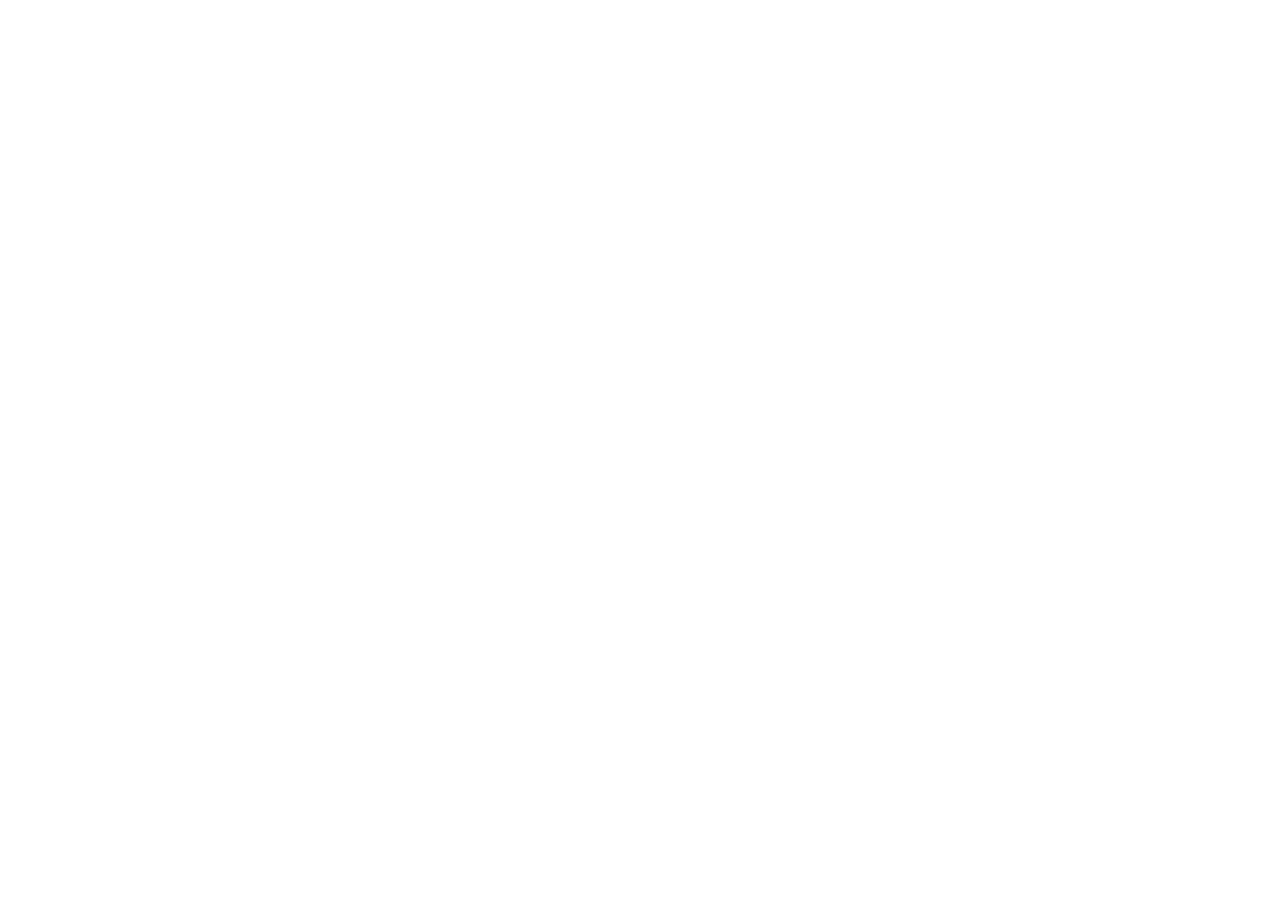
==== commit 150f296e: "Update admin.html" ====
--- a/admin.html
+++ b/admin.html
@@ -27,7 +27,10 @@
         }
 
         * { box-sizing: border-box; margin: 0; padding: 0; -webkit-tap-highlight-color: transparent; }
-        body { font-family: 'Plus Jakarta Sans', sans-serif; background: var(--bg-main); color: var(--text-main); padding-bottom: 90px; }
+        
+        /* SECURITY: HIDE BODY UNTIL BOUNCER APPROVES */
+        body { font-family: 'Plus Jakarta Sans', sans-serif; background: var(--bg-main); color: var(--text-main); padding-bottom: 90px; display: none; }
+        
         .container { padding: 20px; max-width: 600px; margin: 0 auto; position: relative; min-height: 100vh;}
         svg { width: 20px; height: 20px; fill: none; stroke: currentColor; stroke-width: 2.2; stroke-linecap: round; stroke-linejoin: round; }
         button { font-family: inherit; cursor: pointer; outline: none; border: none; background: none; }
@@ -90,24 +93,24 @@
         .b-delivered { background: var(--accent-light); color: var(--accent); }
         .b-cancelled { background: var(--danger-light); color: var(--danger); }
 
-        /* TABS SCROLL */
         .tabs-scroll { display: flex; gap: 8px; overflow-x: auto; scrollbar-width: none; margin: 0 -20px 20px; padding: 0 20px; position: relative; z-index: 10; }
         .tabs-scroll::-webkit-scrollbar { display: none; }
         .tab-pill { padding: 8px 16px; border-radius: 50px; font-size: 13px; font-weight: 600; color: var(--text-muted); background: var(--surface); border: 1px solid var(--border); white-space: nowrap; cursor: pointer; transition: 0.2s;}
         .tab-pill.active { background: var(--primary); color: white; border-color: var(--primary); }
 
-        /* CATALOG TOGGLE */
+        /* CATALOG TOGGLE & ACCORDIONS */
         .cat-toggle-wrapper { background: var(--surface); border-radius: 50px; padding: 4px; display: flex; box-shadow: var(--shadow-sm); border: 1px solid var(--border); margin-bottom: 20px;}
         .cat-toggle-btn { flex: 1; padding: 10px; font-size: 13px; font-weight: 700; color: var(--text-muted); border-radius: 50px; transition: 0.3s; text-align: center; display: flex; justify-content: center; align-items: center; gap: 6px; cursor: pointer;}
         .cat-toggle-btn.active { background: var(--primary); color: white; }
-        
+
         /* HORIZONTAL LIST CATALOG */
-        .catalog-list { display: flex; flex-direction: column; gap: 8px; margin-top: 8px;}
+        .catalog-list { display: flex; flex-direction: column; gap: 8px; margin-top: 16px;}
         .cat-list-item { display: flex; align-items: center; gap: 12px; padding: 10px; border: 1px solid var(--border); border-radius: 16px; background: var(--surface); box-shadow: 0 2px 8px rgba(0,0,0,0.02);}
         .cat-list-img { width: 56px; height: 56px; border-radius: 12px; background: var(--bg-main); display: flex; align-items: center; justify-content: center; font-size: 20px; font-weight: 800; color: var(--text-muted); overflow: hidden; flex-shrink: 0;}
         .cat-list-img img { width: 100%; height: 100%; object-fit: cover; mix-blend-mode: multiply;}
         .cat-list-info { flex: 1; overflow: hidden; }
         .cat-list-info h4 { font-size: 15px; font-weight: 800; color: var(--text-main); margin-bottom: 2px; white-space: nowrap; overflow: hidden; text-overflow: ellipsis;}
+        .cat-list-info p { font-size: 12px; color: var(--text-muted); font-weight: 500; }
         .cat-list-actions { display: flex; gap: 8px; align-items: center;}
         .btn-action { width: 34px; height: 34px; border-radius: 10px; display: flex; align-items: center; justify-content: center; border: none; cursor: pointer; transition: 0.2s; flex-shrink: 0;}
         .btn-action:active { transform: scale(0.9); }
@@ -156,7 +159,6 @@
         .type-card h5 { font-size: 15px; font-weight: 800; color: var(--text-main); }
         .radio-dot { position: absolute; top: 12px; right: 12px; width: 18px; height: 18px; border-radius: 50%; border: 2px solid var(--border); display: flex; align-items: center; justify-content: center; background: white;}
         
-        /* Resto (Orange) vs Grocery (Green) Styling */
         .type-card.tc-resto.active { border-color: var(--primary); background: var(--primary-light); }
         .type-card.tc-resto.active .type-icon { color: var(--primary); }
         .type-card.tc-resto.active .radio-dot { border-color: var(--primary); background: var(--primary); }
@@ -209,7 +211,7 @@
         .item-img img { width: 100%; height: 100%; object-fit: cover; mix-blend-mode: multiply;}
         .item-details { flex: 1; }
         .item-name { font-size: 13px; font-weight: 700; margin-bottom: 4px; }
-        .item-meta { font-size: 12px; color: var(--text-muted); }
+        .item-meta { font-size: 12px; color: var(--text-muted); line-height: 1.4; }
         .item-price { font-size: 13px; font-weight: 700; text-align: right; }
         
         .summary-box { background: var(--surface); border-radius: var(--radius-btn); padding: 16px; margin-top: 24px; border: 1px solid var(--border); }
@@ -244,7 +246,7 @@
                 <h1>Hello, Lasco 👋</h1>
                 <p>Here's what's happening with your store today.</p>
             </div>
-            <div class="btn-exit" onclick="showToast('Login system ready in next update!')">
+            <div class="btn-exit" onclick="logoutAdmin()">
                 <svg viewBox="0 0 24 24" style="width:18px;"><path d="M9 21H5a2 2 0 0 1-2-2V5a2 2 0 0 1 2-2h4"></path><polyline points="16 17 21 12 16 7"></polyline><line x1="21" y1="12" x2="9" y2="12"></line></svg>
                 Exit
             </div>
@@ -347,11 +349,8 @@
             <div class="cat-toggle-btn" id="catBtnGrocery" onclick="setCatalogMode('Grocery')">Grocery</div>
         </div>
 
-        <div class="tabs-scroll" id="catalogCategoryTabs">
-            </div>
-
-        <div id="adminProductListContainer">
-            </div>
+        <div class="tabs-scroll" id="catalogCategoryTabs"></div>
+        <div id="adminProductListContainer"></div>
     </div>
 
     <div id="view-ajouter" class="app-view container" style="background: var(--surface); min-height: 100vh;">
@@ -359,7 +358,8 @@
         <div class="wizard-header-top">
             <div class="icon-btn" onclick="switchTab('produits')" style="width:40px; height:40px; border-radius: 50%; border:none; box-shadow:none; background: var(--bg-main);"><svg viewBox="0 0 24 24"><polyline points="15 18 9 12 15 6"></polyline></svg></div>
             <h1 style="font-size: 16px; font-weight:800;" id="wizardTitle">Add Item</h1>
-            <div style="width:40px;"></div> </div>
+            <div style="width:40px;"></div>
+        </div>
 
         <div class="stepper-container">
             <div class="step-pill active" id="step-nav-1">Step 1 of 3</div>
@@ -503,8 +503,8 @@
                 <div class="toggle-card-config">
                     <div class="toggle-wrapper">
                         <div>
-                            <span style="display:block; font-size:14px; font-weight:800;">Free Additions / Sauces</span>
-                            <span style="font-size:11px; color:var(--text-muted);">Client can select freely</span>
+                            <span style="display:block; font-size:14px; font-weight:800;">Sauces</span>
+                            <span style="font-size:11px; color:var(--text-muted);">Free sauce choices</span>
                         </div>
                         <label class="switch"><input type="checkbox" id="tglSauce" onchange="document.getElementById('cfgSauce').style.display = this.checked ? 'block' : 'none'"><span class="slider"></span></label>
                     </div>
@@ -514,6 +514,40 @@
                             <button class="btn-outline" style="width:auto; padding:0 20px; font-size:13px; border-radius:12px;" onclick="addSauce()">Add</button>
                         </div>
                         <div style="display: flex; flex-wrap: wrap; gap: 8px; margin-top: 16px;" id="listSauces"></div>
+                    </div>
+                </div>
+
+                <div class="toggle-card-config">
+                    <div class="toggle-wrapper">
+                        <div>
+                            <span style="display:block; font-size:14px; font-weight:800;">Drinks (Included)</span>
+                            <span style="font-size:11px; color:var(--text-muted);">Free drink choices for combos</span>
+                        </div>
+                        <label class="switch"><input type="checkbox" id="tglDrink" onchange="document.getElementById('cfgDrink').style.display = this.checked ? 'block' : 'none'"><span class="slider"></span></label>
+                    </div>
+                    <div class="config-panel" id="cfgDrink">
+                        <div style="display:flex; gap:8px;">
+                            <input type="text" id="inpDrink" class="form-control" placeholder="Ex: Coca-Cola">
+                            <button class="btn-outline" style="width:auto; padding:0 20px; font-size:13px; border-radius:12px;" onclick="addDrink()">Add</button>
+                        </div>
+                        <div style="display: flex; flex-wrap: wrap; gap: 8px; margin-top: 16px;" id="listDrinks"></div>
+                    </div>
+                </div>
+
+                <div class="toggle-card-config">
+                    <div class="toggle-wrapper">
+                        <div>
+                            <span style="display:block; font-size:14px; font-weight:800;">Custom Options</span>
+                            <span style="font-size:11px; color:var(--text-muted);">E.g. Well-Done, No Ice, Spicy</span>
+                        </div>
+                        <label class="switch"><input type="checkbox" id="tglOption" onchange="document.getElementById('cfgOption').style.display = this.checked ? 'block' : 'none'"><span class="slider"></span></label>
+                    </div>
+                    <div class="config-panel" id="cfgOption">
+                        <div style="display:flex; gap:8px;">
+                            <input type="text" id="inpOption" class="form-control" placeholder="Ex: Well-Done">
+                            <button class="btn-outline" style="width:auto; padding:0 20px; font-size:13px; border-radius:12px;" onclick="addOption()">Add</button>
+                        </div>
+                        <div style="display: flex; flex-wrap: wrap; gap: 8px; margin-top: 16px;" id="listOptions"></div>
                     </div>
                 </div>
 
@@ -663,6 +697,7 @@
     <script type="module">
         import { initializeApp } from "https://www.gstatic.com/firebasejs/10.7.1/firebase-app.js";
         import { getFirestore, collection, onSnapshot, addDoc, updateDoc, doc, deleteDoc, setDoc } from "https://www.gstatic.com/firebasejs/10.7.1/firebase-firestore.js";
+        import { getAuth, onAuthStateChanged, signOut } from "https://www.gstatic.com/firebasejs/10.7.1/firebase-auth.js";
 
         const firebaseConfig = {
           apiKey: "AIzaSyAaaR52bvyQfkxmZL16lcg4Bd4M76OtbI4",
@@ -674,6 +709,34 @@
         };
         const app = initializeApp(firebaseConfig);
         const db = getFirestore(app);
+        const auth = getAuth(app);
+
+        // ==========================================
+        // THE SMART BOUNCER
+        // ==========================================
+        const ADMIN_EMAILS = ["admin@lasco.ma"]; 
+
+        onAuthStateChanged(auth, async (user) => {
+            if (!user) {
+                window.location.replace("login.html");
+            } else {
+                if (ADMIN_EMAILS.includes(user.email.toLowerCase())) {
+                    document.body.style.display = "block"; 
+                } else {
+                    alert("Security Alert: You are not authorized to view the Admin panel.");
+                    await signOut(auth); 
+                    window.location.replace("login.html");
+                }
+            }
+        });
+
+        window.logoutAdmin = async () => {
+            try {
+                await signOut(auth);
+                window.location.replace("login.html");
+            } catch(e) { console.error(e); }
+        };
+        // ==========================================
 
         let allOrders = [], allProducts = [], globalCategoriesData = [], allDrivers = [];
         let currentOrderFilter = 'All', currentCatalogMode = 'Resto', currentCatalogCategory = 'All', currentEditProductId = null; 
@@ -682,7 +745,7 @@
         const safeNum = (val) => isNaN(parseFloat(val)) ? 0 : parseFloat(val);
         const formatPrice = (num) => { const p = Number(num); return p % 1 === 0 ? p.toString() : p.toFixed(2); };
 
-        window.productSauces = []; window.productSizes = []; window.productExtras = [];
+        window.productSauces = []; window.productSizes = []; window.productExtras = []; window.productDrinks = []; window.productCustomOptions = [];
 
         window.switchTab = (tabId) => {
             document.querySelectorAll('.app-view').forEach(v => v.classList.remove('active'));
@@ -691,6 +754,13 @@
             let navTarget = tabId === 'order-detail' ? 'commandes' : tabId;
             const navItem = document.getElementById(`nav-${navTarget}`);
             if(navItem) navItem.classList.add('active');
+            
+            // FIX: Force re-render catalog instantly when opening tab
+            if(tabId === 'produits') {
+                renderCatalogTabs();
+                renderCatalog();
+            }
+            
             if(tabId !== 'order-detail' && tabId !== 'ajouter') localStorage.setItem('lasGoAdminTab', tabId);
             window.scrollTo(0,0);
         };
@@ -771,6 +841,15 @@
         window.addSauce = () => { const input = document.getElementById('inpSauce'); const val = input.value.trim(); if(val && !window.productSauces.includes(val)) { window.productSauces.push(val); input.value = ''; renderSauces(); } };
         window.removeSauce = (index) => { window.productSauces.splice(index, 1); renderSauces(); };
         function renderSauces() { document.getElementById('listSauces').innerHTML = window.productSauces.map((s, i) => `<div style="padding:6px 12px; background:var(--bg-main); border:1px solid var(--border); border-radius:50px; font-size:12px; font-weight:600; display:flex; gap:6px; align-items:center;">${s} <span style="color:var(--danger); cursor:pointer; font-size:14px;" onclick="removeSauce(${i})">×</span></div>`).join(''); }
+
+        window.addDrink = () => { const input = document.getElementById('inpDrink'); const val = input.value.trim(); if(val && !window.productDrinks.includes(val)) { window.productDrinks.push(val); input.value = ''; renderDrinks(); } };
+        window.removeDrink = (index) => { window.productDrinks.splice(index, 1); renderDrinks(); };
+        function renderDrinks() { document.getElementById('listDrinks').innerHTML = window.productDrinks.map((s, i) => `<div style="padding:6px 12px; background:var(--bg-main); border:1px solid var(--border); border-radius:50px; font-size:12px; font-weight:600; display:flex; gap:6px; align-items:center;">${s} <span style="color:var(--danger); cursor:pointer; font-size:14px;" onclick="removeDrink(${i})">×</span></div>`).join(''); }
+
+        window.addOption = () => { const input = document.getElementById('inpOption'); const val = input.value.trim(); if(val && !window.productCustomOptions.includes(val)) { window.productCustomOptions.push(val); input.value = ''; renderOptions(); } };
+        window.removeOption = (index) => { window.productCustomOptions.splice(index, 1); renderOptions(); };
+        function renderOptions() { document.getElementById('listOptions').innerHTML = window.productCustomOptions.map((s, i) => `<div style="padding:6px 12px; background:var(--bg-main); border:1px solid var(--border); border-radius:50px; font-size:12px; font-weight:600; display:flex; gap:6px; align-items:center;">${s} <span style="color:var(--danger); cursor:pointer; font-size:14px;" onclick="removeOption(${i})">×</span></div>`).join(''); }
+
 
         window.addSize = () => {
             const name = document.getElementById('inpSizeName').value.trim(); const sell = parseFloat(document.getElementById('inpSizeSell').value); const cost = parseFloat(document.getElementById('inpSizeCost').value) || 0;
@@ -845,7 +924,7 @@
         // ---------------- NEW HORIZONTAL LIST CATALOG LOGIC ----------------
         window.setCatalogMode = (mode) => {
             currentCatalogMode = mode;
-            currentCatalogCategory = 'All'; // Reset category filter on mode switch
+            currentCatalogCategory = 'All'; 
             document.getElementById('catBtnResto').classList.remove('active');
             document.getElementById('catBtnGrocery').classList.remove('active');
             document.getElementById(`catBtn${mode}`).classList.add('active');
@@ -881,7 +960,6 @@
 
             let filteredProducts = allProducts.filter(p => p.productType === currentCatalogMode);
             
-            // Apply category filter if not "All"
             if (currentCatalogCategory !== 'All') {
                 filteredProducts = filteredProducts.filter(p => (p.category || "Uncategorized") === currentCatalogCategory);
             }
@@ -889,7 +967,7 @@
             document.getElementById('prodCountText').innerText = `${filteredProducts.length} items • Updated just now`;
 
             if(filteredProducts.length === 0) {
-                container.innerHTML = `<div class="empty-state-card" style="margin-top:20px;">No items found.</div>`;
+                container.innerHTML = `<div style="text-align:center; padding:40px 20px; color:var(--text-muted); font-size:14px; font-weight:600;">No items found in this category.</div>`;
                 return;
             }
 
@@ -898,7 +976,6 @@
                 const imgTag = p.imageUrl ? `<img src="${p.imageUrl}">` : `${p.name.charAt(0)}`;
                 const isAvail = p.isAvailable !== false;
                 
-                // Reversed status: Price first, then Available status
                 const statusHtml = isAvail 
                     ? `<span style="color:var(--accent); font-size:11px; font-weight:600; display:flex; align-items:center; gap:4px;"><svg viewBox="0 0 24 24" style="width:8px; fill:var(--accent); stroke:none;"><circle cx="12" cy="12" r="10"></circle></svg> Available</span>` 
                     : `<span style="color:var(--danger); font-size:11px; font-weight:600; display:flex; align-items:center; gap:4px;"><svg viewBox="0 0 24 24" style="width:8px; fill:var(--danger); stroke:none;"><circle cx="12" cy="12" r="10"></circle></svg> Hidden</span>`;
@@ -1051,13 +1128,22 @@
                 
                 const dashRecentContainer = document.getElementById('dashRecentOrdersContainer');
                 if(dashRecentContainer) {
-                    if(recentOrders.length === 0) { dashRecentContainer.innerHTML = `<div class="empty-state-card"><div class="empty-icon-wrap" style="background:#FFEDD5; color:#EA580C;"><svg viewBox="0 0 24 24" style="width:28px;"><path d="M6 2L3 6v14a2 2 0 0 0 2 2h14a2 2 0 0 0 2-2V6l-3-4z"></path><line x1="3" y1="6" x2="21" y2="6"></line><path d="M16 10a4 4 0 0 1-8 0"></path></svg></div><h4>No orders yet</h4></div>`; } 
+                    if(recentOrders.length === 0) { 
+                        // REDESIGNED EMPTY STATE CARD
+                        dashRecentContainer.innerHTML = `
+                        <div style="margin-top: 10px;">
+                            <div style="background: #FFEDD5; color: #EA580C; padding: 10px 12px; border-radius: 4px; margin-bottom: 12px;">
+                                <svg viewBox="0 0 24 24" style="width: 20px;"><path d="M6 2L3 6v14a2 2 0 0 0 2 2h14a2 2 0 0 0 2-2V6l-3-4z"></path><line x1="3" y1="6" x2="21" y2="6"></line><path d="M16 10a4 4 0 0 1-8 0"></path></svg>
+                            </div>
+                            <h4 style="font-size: 15px; font-weight: 800; color: var(--text-main);">No orders yet</h4>
+                        </div>`; 
+                    } 
                     else { dashRecentContainer.innerHTML = generateOrdersHTML(recentOrders); }
                 }
             } catch (error) { console.error("Dashboard Error:", error); }
         }
 
-        // PROFIT LOGIC FOR ACTIVE DRIVERS (SUBTOTAL - COST OF GOODS)
+        // PROFIT LOGIC FOR ACTIVE DRIVERS
         function renderDriverSettlements() {
             const container = document.getElementById('dashDriversContainer');
             if(!container) return;
@@ -1071,7 +1157,6 @@
                 let debt = 0;
                 driverOrders.forEach(o => {
                     let orderCost = 0;
-                    
                     if(o.cart && Array.isArray(o.cart)) {
                         o.cart.forEach(item => {
                             const p = item.product || {};
@@ -1096,12 +1181,9 @@
                             }
                         });
                     }
-                    
                     const fee = safeNum(o.deliveryFee);
                     const total = safeNum(o.totalPrice);
                     const subtotal = total - fee;
-                    
-                    // Admin Profit = Subtotal - Restaurant Cost
                     const adminProfit = subtotal - orderCost;
                     if (adminProfit > 0) debt += adminProfit;
                 });
@@ -1142,7 +1224,7 @@
         }
 
         function generateOrdersHTML(ordersArray) {
-            if(!ordersArray || ordersArray.length === 0) return `<div class="empty-state-card" style="margin-top:20px;">No orders found.</div>`;
+            if(!ordersArray || ordersArray.length === 0) return `<div style="text-align:center; padding:40px 20px; color:var(--text-muted); font-size:14px; font-weight:600;">No orders found.</div>`;
             return ordersArray.map(o => {
                 let orderDate = new Date(); if (o.timestamp) { const parsed = new Date(o.timestamp); if (!isNaN(parsed.getTime())) orderDate = parsed; }
                 const date = orderDate.toLocaleDateString('en-US', {month:'short', day:'numeric', hour:'2-digit', minute:'2-digit'});
@@ -1183,10 +1265,7 @@
             let orderDate = new Date(); if (order.timestamp) { const parsed = new Date(order.timestamp); if (!isNaN(parsed.getTime())) orderDate = parsed; }
             document.getElementById('det-date').innerText = orderDate.toLocaleDateString('en-US', {day:'numeric', month:'short', year:'numeric', hour:'2-digit', minute:'2-digit'});
             document.getElementById('det-client').innerText = order.customerName || 'Unknown';
-            
-            // Customer Phone Injection
             document.getElementById('det-phone').innerText = order.customerPhone || 'Not provided';
-            
             document.getElementById('det-neighborhood').innerText = order.neighborhood || 'Not specified';
 
             let statusClass = 'b-pending'; 
@@ -1199,8 +1278,32 @@
 
             document.getElementById('det-items-count').innerText = `Items (${order.totalItems || 0})`;
             document.getElementById('det-items-list').innerHTML = (order.cart || []).map(item => {
-                const p = item.product || {}; const img = p.imageUrl ? `<img src="${p.imageUrl}">` : ''; const vText = item.variantName ? `<span style="color:var(--primary);">${item.variantName}</span>` : ''; const price = safeNum(item.unitPrice) || safeNum(p.sellPrice);
-                return `<div class="item-row"><div class="item-img">${img}</div><div class="item-details"><div class="item-name">${p.name || 'Item'} ${vText}</div><div class="item-meta">x${item.qty}</div></div><div class="item-price">${formatPrice(price * item.qty)} DH</div></div>`;
+                const p = item.product || {}; 
+                const img = p.imageUrl ? `<img src="${p.imageUrl}">` : ''; 
+                
+                let metaText = [];
+                if(item.variantName) metaText.push(`<span style="color:var(--primary);">${item.variantName}</span>`);
+                if(item.extras && item.extras.length > 0) metaText.push(`+ ${item.extras.join(', ')}`);
+                if(item.sauces && item.sauces.length > 0) metaText.push(`Sauce: ${item.sauces.join(', ')}`);
+                
+                // FIXED: Adding Drinks & Options to Order Details
+                if(item.drinks && item.drinks.length > 0) metaText.push(`<span style="color:var(--blue); font-weight:700;">Drink: ${item.drinks.join(', ')}</span>`);
+                if(item.options && item.options.length > 0) metaText.push(`<span style="color:var(--warning); font-weight:700;">Option: ${item.options.join(', ')}</span>`);
+                
+                if(item.note) metaText.push(`Note: <span style="color:var(--danger); font-weight:700;">${item.note}</span>`);
+
+                const metaHtml = metaText.length > 0 ? `<div class="item-meta" style="margin-top:4px;">${metaText.join('<br>')}</div>` : '';
+                const price = safeNum(item.unitPrice) || safeNum(p.sellPrice);
+                
+                return `<div class="item-row">
+                            <div class="item-img">${img}</div>
+                            <div class="item-details">
+                                <div class="item-name">${p.name || 'Item'}</div>
+                                <div style="font-size:12px; font-weight:600; color:var(--text-main);">x${item.qty}</div>
+                                ${metaHtml}
+                            </div>
+                            <div class="item-price">${formatPrice(price * item.qty)} DH</div>
+                        </div>`;
             }).join('');
 
             const deliveryFee = safeNum(order.deliveryFee); const total = safeNum(order.totalPrice); const subTotal = total - deliveryFee;
@@ -1276,8 +1379,13 @@
 
             document.getElementById('tglFeatured').checked = false;
             document.getElementById('tglPromo').checked = false; document.getElementById('cfgPromo').style.display = 'none';
+            
             document.getElementById('tglSize').checked = false; document.getElementById('cfgSize').style.display = 'none'; window.productSizes = []; renderSizes();
             document.getElementById('tglExtra').checked = false; document.getElementById('cfgExtra').style.display = 'none'; window.productExtras = []; renderExtras();
+            document.getElementById('tglSauce').checked = false; document.getElementById('cfgSauce').style.display = 'none'; window.productSauces = []; renderSauces();
+            document.getElementById('tglDrink').checked = false; document.getElementById('cfgDrink').style.display = 'none'; window.productDrinks = []; renderDrinks();
+            document.getElementById('tglOption').checked = false; document.getElementById('cfgOption').style.display = 'none'; window.productCustomOptions = []; renderOptions();
+            
             document.getElementById('tglAvailable').checked = true;
 
             switchTab('ajouter'); goToStep(1); validateStep1(); validateStep2();
@@ -1314,6 +1422,18 @@
             document.getElementById('cfgExtra').style.display = document.getElementById('tglExtra').checked ? 'block' : 'none';
             window.productExtras = p.extras ? [...p.extras] : []; renderExtras();
 
+            document.getElementById('tglSauce').checked = (p.sauces && p.sauces.length > 0);
+            document.getElementById('cfgSauce').style.display = document.getElementById('tglSauce').checked ? 'block' : 'none';
+            window.productSauces = p.sauces ? [...p.sauces] : []; renderSauces();
+
+            document.getElementById('tglDrink').checked = (p.drinks && p.drinks.length > 0);
+            document.getElementById('cfgDrink').style.display = document.getElementById('tglDrink').checked ? 'block' : 'none';
+            window.productDrinks = p.drinks ? [...p.drinks] : []; renderDrinks();
+
+            document.getElementById('tglOption').checked = (p.customOptions && p.customOptions.length > 0);
+            document.getElementById('cfgOption').style.display = document.getElementById('tglOption').checked ? 'block' : 'none';
+            window.productCustomOptions = p.customOptions ? [...p.customOptions] : []; renderOptions();
+
             document.getElementById('tglAvailable').checked = p.isAvailable !== false;
             document.getElementById('pDesc').value = p.description || '';
 
@@ -1321,6 +1441,27 @@
         };
 
         window.saveProductData = async () => {
+            const pendingSauce = document.getElementById('inpSauce').value.trim();
+            if(document.getElementById('tglSauce').checked && pendingSauce) { if(!window.productSauces.includes(pendingSauce)) window.productSauces.push(pendingSauce); }
+            
+            const pendingDrink = document.getElementById('inpDrink').value.trim();
+            if(document.getElementById('tglDrink').checked && pendingDrink) { if(!window.productDrinks.includes(pendingDrink)) window.productDrinks.push(pendingDrink); }
+            
+            const pendingOption = document.getElementById('inpOption').value.trim();
+            if(document.getElementById('tglOption').checked && pendingOption) { if(!window.productCustomOptions.includes(pendingOption)) window.productCustomOptions.push(pendingOption); }
+            
+            const pendingSizeName = document.getElementById('inpSizeName').value.trim();
+            if(document.getElementById('tglSize').checked && pendingSizeName) {
+                const pSell = parseFloat(document.getElementById('inpSizeSell').value);
+                if(!isNaN(pSell)) window.productSizes.push({name: pendingSizeName, sellPrice: pSell, costPrice: parseFloat(document.getElementById('inpSizeCost').value)||0});
+            }
+            
+            const pendingExtraName = document.getElementById('inpExtraName').value.trim();
+            if(document.getElementById('tglExtra').checked && pendingExtraName) {
+                const eSell = parseFloat(document.getElementById('inpExtraSell').value)||0;
+                window.productExtras.push({name: pendingExtraName, price: eSell, costPrice: parseFloat(document.getElementById('inpExtraCost').value)||0});
+            }
+
             const data = {
                 name: document.getElementById('pName').value, 
                 subtitle: document.getElementById('pSubtitle').value,
@@ -1334,6 +1475,9 @@
                 promoPrice: document.getElementById('tglPromo').checked ? (parseFloat(document.getElementById('vPromoPrice').value) || null) : null,
                 sizes: document.getElementById('tglSize').checked ? window.productSizes : [],
                 extras: document.getElementById('tglExtra').checked ? window.productExtras : [],
+                sauces: document.getElementById('tglSauce').checked ? window.productSauces : [],
+                drinks: document.getElementById('tglDrink').checked ? window.productDrinks : [],
+                customOptions: document.getElementById('tglOption').checked ? window.productCustomOptions : [],
                 isAvailable: document.getElementById('tglAvailable').checked,
                 description: document.getElementById('pDesc').value
             };
